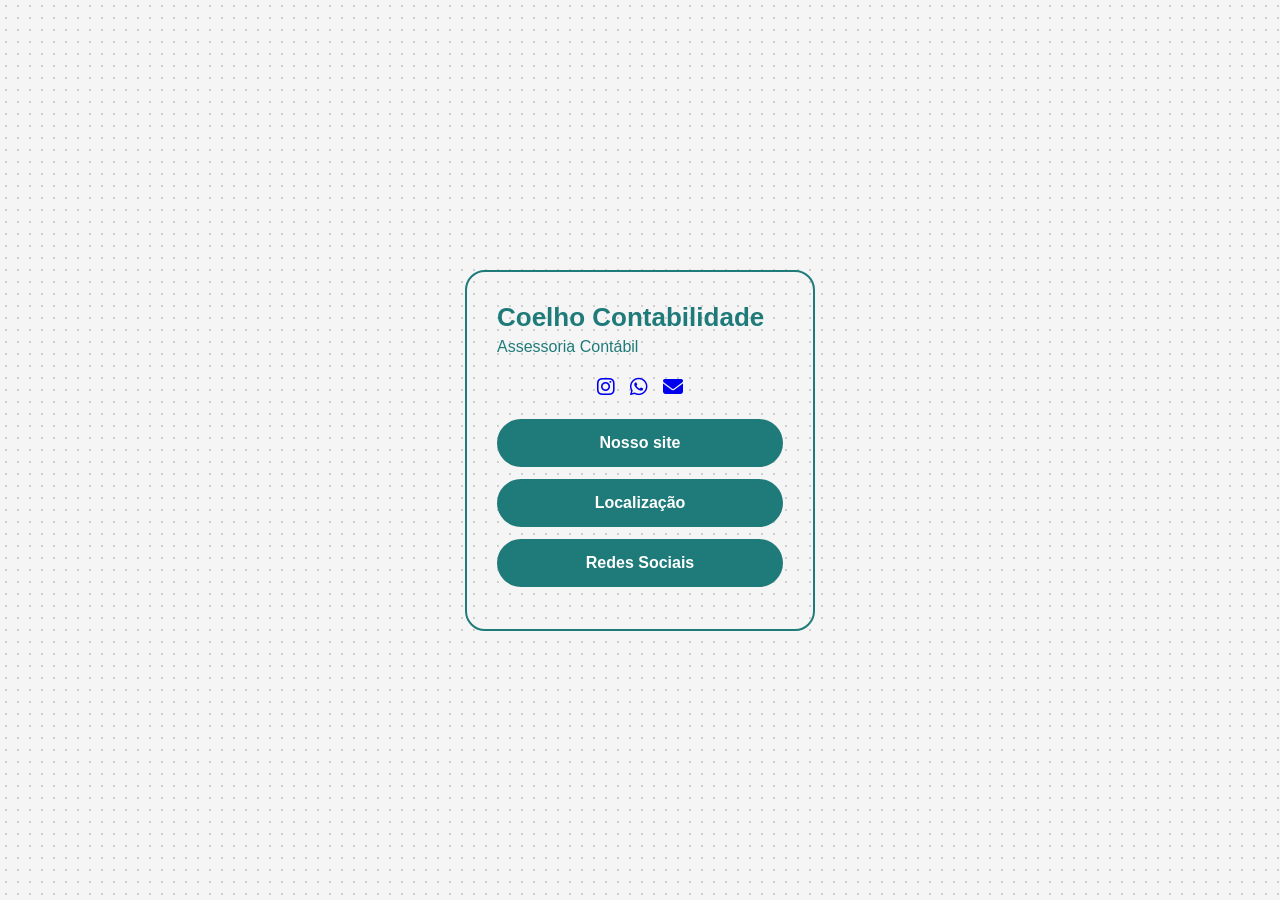
==== index.html @ 2154e4d8 "." ====
<!DOCTYPE html>
<html lang="pt-br">
<head>
<meta charset="UTF-8">
<meta name="viewport" content="width=device-width, initial-scale=1.0">
<title>Coelho Contabilidade</title>
<link rel="stylesheet" href="style.css">

<link href="https://cdnjs.cloudflare.com/ajax/libs/font-awesome/6.5.0/css/all.min.css" rel="stylesheet">
</head>

<body>
<div class="container-card">
<div class="card">

    <h1>Coelho Contabilidade</h1>
    <p>Assessoria Contábil</p>

    <div class="icons">
       <a href="https://wa.me/558688329073" target="_blank" rel="noopener noreferrer" aria-label="WhatsApp">
            <i class="fab fa-instagram"></i>
        </a>

        <a href="https://wa.me/558688329073" target="_blank" rel="noopener noreferrer">
            <i class="fab fa-whatsapp"></i>
        </a>

       <a href="mailto:Coelhocontab@gmail.com?subject=Contato%20pelo%20site">
    <i class="fas fa-envelope"></i>
</a>
    </div>

    <a href="site.html" class="btn" target="_blank">Nosso site</a>
    <a href="https://maps.app.goo.gl/NAeHqbSmS8kGqzEF8" class="btn"target="_blank">Localização</a>
    <a href="https://www.instagram.com/contacoelho/" class="btn"target="_blank">Redes Sociais</a>

</div>
</div>

</body>
</html>
---- style.css ----
:root {
    --principal: #1F7A7A;
    --secundaria: #3FA7A7;
    --terciaria: #3FA7A7;
    --cordefundo: #DCE3E5;
    --branco: #FFFFFF;
}

* {
    margin: 0;
    padding: 0;
    box-sizing: border-box;
    font-family: Arial, Helvetica, sans-serif;
}

body {
    font-family: Arial, sans-serif;
}

html {
    scroll-behavior: smooth;
}

.card {
    width: 350px;
    padding: 30px;
    border-radius: 20px;
    border: 2px solid var(--principal);
    background: transparent;
    text-align: center;
}

.container-card {
    background-color: #f5f5f5;
    background-image: radial-gradient(#cfcfcf 1px, transparent 1px);
    background-size: 12px 12px;
    height: 100vh;
    display: flex;
    justify-content: center;
    align-items: center;
}

.card h1 {
    color: var(--principal);
    font-size: 26px;
    margin-bottom: 5px;
    text-align: start;
}

.card p {
    color: var(--principal);
    margin-bottom: 20px;
    text-align: start;
    font-weight: 549;
}

.icons {
    display: flex;
    justify-content: center;
    gap: 15px;
    margin-bottom: 20px;
    color: var(--principal);
    font-size: 20px;
}

.icons a:hover {
    transform: scale(1.2);
    color: var(--secundaria);
}

.btn {
    display: block;
    background: #e0e0e0;
    padding: 15px;
    margin: 12px 0;
    border-radius: 25px;
    text-decoration: none;
    color: var(--branco);
    font-weight: bold;
    position: relative;
    transition: 0.3s;
    cursor: pointer;
    background: var(--principal);
}

.btn::after {
    content: "";
    position: absolute;
    top: 6px;
    right: -6px;
    width: 100%;
    height: 100%;
    border-radius: 25px;
    z-index: -1;
}

.btn:hover {
    transform: scale(1.09);
    color: var(--branco);
}

.topo {
    background: black;
    color: white;
    display: flex;
    justify-content: space-between;
    padding: 8px 40px;
    font-size: 14px;
}

header {
    display: flex;
    justify-content: space-between;
    align-items: center;
    padding: 15px 40px;
    background: #f5f5f5;
}

.logo {
    font-weight: bold;
    font-size: 18px;
}

nav a {
    margin: 0 10px;
    text-decoration: none;
    color: #000;
    transition: 0.3s;
}

nav a:hover {
    color: var(--secundaria);
    transform: scale(1.09);
}

.btn-header {
    background: var(--principal);
    color: var(--branco);
    padding: 10px 20px;
    border-radius: 8px;
    text-decoration: none;
    transition: 0.3s;
}

.btn-header:hover {
    transform: scale(1.09);
}

.hero {
    height: 80vh;
    background: url('https://images.unsplash.com/photo-1554224155-6726b3ff858f') center/cover;
    position: relative;
    display: flex;
    align-items: center;
}

.fundo {
    position: absolute;
    width: 100%;
    height: 100%;
    background: rgba(0, 0, 0, 0.4);
}

.texto {
    position: relative;
    color: var(--branco);
    padding-left: 60px;
    max-width: 600px;
}

.texto p {
    margin-bottom: 10px;
}

.texto h1 {
    font-size: 40px;
    margin-bottom: 20px;
}

.solucoes {
    padding: 80px 60px;
    background: #f7f7f7;
}

.solucoes-wrapper {
    display: flex;
    align-items: flex-start;
    justify-content: space-between;
    gap: 32px;
    flex-wrap: nowrap;
    font-weight: bold;
}

.solucoes-texto h1 {
    font-size: 40px;
    color: var(--secundaria);
    margin-bottom: 20px;
    font-weight: bold;
}

.solucoes-texto p {
    color: #555;
    line-height: 1.6;
}

.solucoes-texto {
    width: 40%;
}

.solucoes-cards {
    width: 60%;
    display: flex;
    gap: 20px;
}

.sol-card {
    position: relative;
    width: 200px;
    height: 320px;
    border-radius: 20px;
    overflow: hidden;
    background-size: cover;
    background-position: center;
    box-shadow: 0 10px 20px rgba(0, 0, 0, 0.15);
}

.sol-card:hover {
    transform: translateY(-8px);
}

.sol-overlay {
    position: absolute;
    inset: 0;
    background: linear-gradient(to bottom, rgba(0, 0, 0, 0.4) 0%, rgba(0, 0, 0, 0.2) 40%, rgba(255, 255, 255, 0.9) 80%, #ffffff 100%);
}

.sol-content {
    position: absolute;
    inset: 0;
    padding: 20px;
    display: flex;
    flex-direction: column;
    justify-content: space-between;
}

.sol-content h2 {
    color: var(--branco);
    font-size: 25px;
    margin-bottom: 10px;
    font-weight: bold;
}

.sol-content p {
    font-size: 12.1px;
    color: #000;
    font-weight: bold;
    line-height: 1.5;
}

.servicos {
    background: var(--secundaria);
    padding: 80px 20px;
    text-align: center;
}

.servicos-topo h1 {
    color: #fff;
    font-size: 42px;
    margin-bottom: 10px;
}

.servicos-topo p {
    color: #cfd6f0;
    margin-bottom: 50px;
}

.servicos-grid {
    display: grid;
    grid-template-columns: repeat(3, 1fr);
    gap: 25px;
    max-width: 1000px;
    margin: 0 auto;
    background: transparent;
}

.servico-card {
    background: #fff;
    padding: 30px 20px;
    border-radius: 20px;
    box-shadow: 0 10px 20px rgba(0, 0, 0, 0.2);
    transition: 0.3s;
}

.servico-card:hover {
    transform: translateY(-8px);
}

.servico-card i {
    font-size: 40px;
    color: var(--principal);
    margin-bottom: 15px;
}

.servico-card h3 {
    color: var(--secundaria);
    margin-bottom: 10px;
}

.servico-card p {
    font-size: 14px;
    color: #555;
}

.dados {
    background: linear-gradient(rgba(0, 0, 0, 0.352), rgba(0, 0, 0, 0.46)), url('https://images.unsplash.com/photo-1486406146926-c627a92ad1ab');
    background-size: cover;
    background-position: center;
    color: white;
    padding: 60px 20px;
}

.numero-dado ul {
    display: flex;
    justify-content: center;
    gap: 20px;
}

.numero-dado li {
    padding: 20px 30px;
    text-align: center;
    border-right: 1px solid rgba(255, 255, 255, 0.2);
    background: rgba(255, 255, 255, 0.05);
    border-radius: 10px;
    backdrop-filter: blur(5px);
}

.numero-dado strong {
    font-size: 36px;
    font-weight: bold;
    display: block;
    color: #ffffff;
    text-shadow: 0 2px 8px rgba(0, 0, 0, 0.6);
}

.numero-dado p {
    font-size: 15px;
    color: #e5e5e5;
}

.texto-dado h1 {
    font-size: 42px;
    text-align: center;
    color: #fff;
    text-shadow: 0 3px 10px rgba(0, 0, 0, 0.7);
}

.texto-dado span {
    color: #00c2ff;
}

.container-form {
    background: var(--principal);
}

.contato {
    max-width: 600px;
    margin: 0 auto;
    padding: 60px 20px;
    text-align: center;
    background: var(--secundaria);
}

.contato h2 {
    font-size: 28px;
    margin-bottom: 10px;
    color: #fff;
}

.contato p {
    color: #000;
    margin-bottom: 30px;
    font-weight: bold;
}

form {
    display: flex;
    flex-direction: column;
    gap: 15px;
}

input,
select {
    padding: 14px;
    border-radius: 8px;
    border: 1px solid #ddd;
    font-size: 15px;
}

input:focus,
select:focus {
    outline: none;
    border-color: #25D366;
}

button {
    padding: 16px;
    border: none;
    border-radius: 8px;
    background: #25D366;
    color: white;
    font-size: 16px;
    font-weight: bold;
    cursor: pointer;
}

button:hover {
    background: #1ebe5d;
    transition: 0.3s;
    transform: scale(1.03);
}

button:hover {
    background: #1ebe5d;
    transition: 0.3s;
    transform: scale(1.03);
}

@media (max-width: 768px) {
    .servicos-grid {
        grid-template-columns: 1fr;
    }

    .solucoes-wrapper {
        flex-direction: column;
    }

    .solucoes-texto,
    .solucoes-cards {
        width: 100%;
    }

    .texto {
        padding-left: 20px;
    }

    .texto h1 {
        font-size: 28px;
    }
}
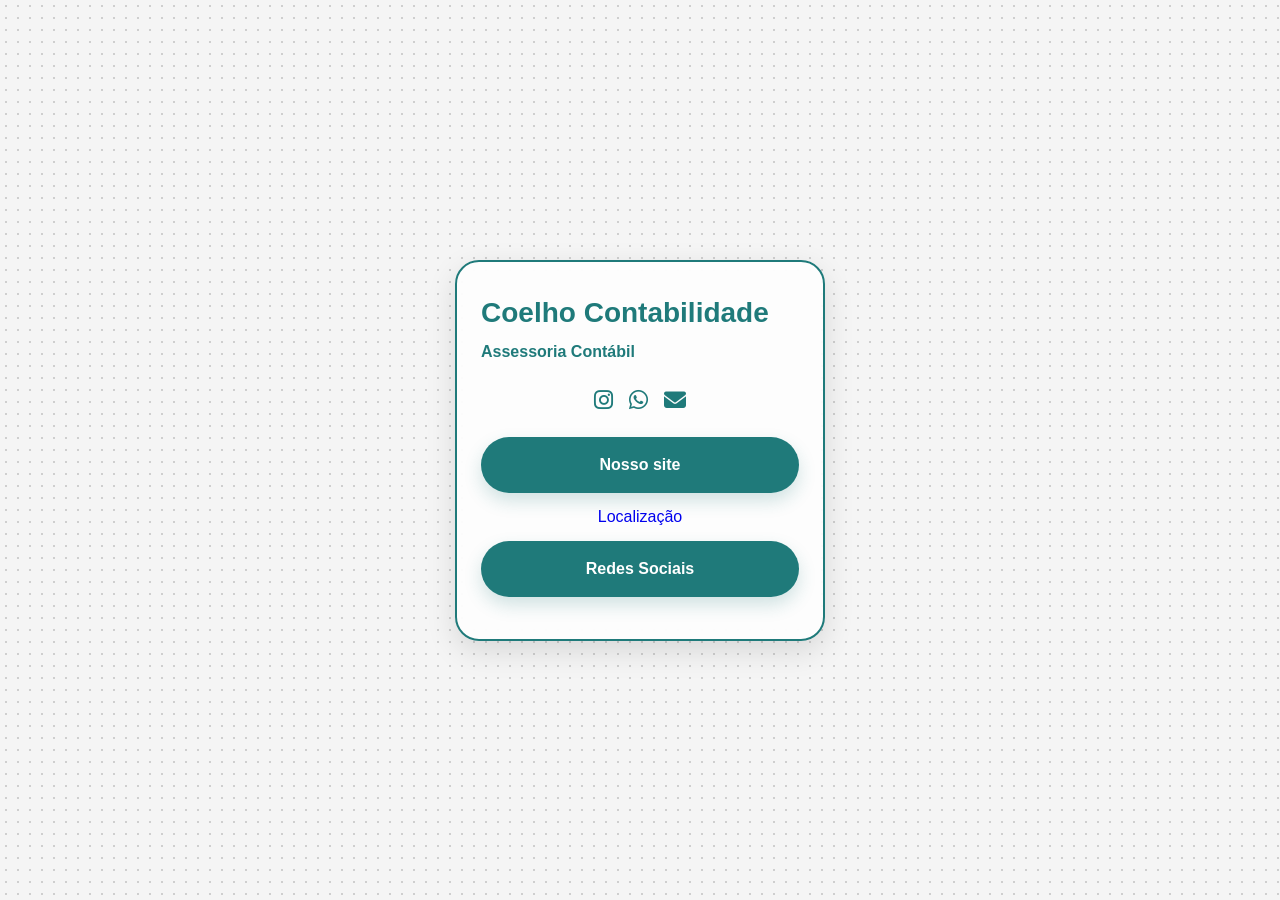
==== commit e06590f6: "ajeitando botoes" ====
--- a/index.html
+++ b/index.html
@@ -31,7 +31,9 @@
     </div>
 
     <a href="site.html" class="btn" target="_blank">Nosso site</a>
-    <a href="https://maps.app.goo.gl/NAeHqbSmS8kGqzEF8" class="btn"target="_blank">Localização</a>
+    <a href="https://www.google.com/maps/search/?api=1&query=R.+Enfermeira+Dijé,+Gurupi,+Teresina,+PI" target="_blank">
+    Localização
+</a>
     <a href="https://www.instagram.com/contacoelho/" class="btn"target="_blank">Redes Sociais</a>
 
 </div>
--- a/style.css
+++ b/style.css
@@ -4,240 +4,396 @@
     --terciaria: #3FA7A7;
     --cordefundo: #DCE3E5;
     --branco: #FFFFFF;
-}
-
+    --preto: #111111;
+    --cinza-texto: #555555;
+    --cinza-claro: #f5f5f5;
+    --sombra: 0 10px 30px rgba(0, 0, 0, 0.12);
+    --sombra-forte: 0 18px 40px rgba(0, 0, 0, 0.18);
+    --radius: 20px;
+    --transition: 0.35s ease;
+}
+
+/* RESET */
 * {
     margin: 0;
     padding: 0;
     box-sizing: border-box;
-    font-family: Arial, Helvetica, sans-serif;
-}
-
-body {
-    font-family: Arial, sans-serif;
 }
 
 html {
     scroll-behavior: smooth;
 }
 
-.card {
-    width: 350px;
-    padding: 30px;
-    border-radius: 20px;
-    border: 2px solid var(--principal);
-    background: transparent;
-    text-align: center;
-}
-
+html,
+body {
+    width: 100%;
+    max-width: 100%;
+    overflow-x: hidden;
+}
+
+body {
+    font-family: Arial, Helvetica, sans-serif;
+    background: var(--branco);
+    color: #222;
+    line-height: 1.5;
+}
+
+img,
+iframe,
+video {
+    max-width: 100%;
+    height: auto;
+    display: block;
+}
+
+a {
+    text-decoration: none;
+}
+
+ul {
+    list-style: none;
+}
+
+section,
+header,
+footer,
+main,
+nav,
+div {
+    max-width: 100%;
+}
+
+/* CONTAINER PADRÃO */
+.container {
+    width: min(1200px, calc(100% - 32px));
+    margin: 0 auto;
+}
+
+/* REVEAL ANIMATION */
+.reveal {
+    opacity: 0;
+    transform: translateY(45px);
+    transition: opacity 0.8s ease, transform 0.8s ease;
+    will-change: opacity, transform;
+}
+
+.reveal.active {
+    opacity: 1;
+    transform: translateY(0);
+}
+
+/* TOPO */
+.topo {
+    background: #000;
+    color: var(--branco);
+    padding: 10px 18px;
+    font-size: 14px;
+}
+
+.topo .container {
+    display: flex;
+    justify-content: space-between;
+    align-items: center;
+    gap: 16px;
+    flex-wrap: wrap;
+}
+
+.topo-info {
+    display: flex;
+    align-items: center;
+    gap: 18px;
+    flex-wrap: wrap;
+}
+
+.topo-info span,
+.topo-info a {
+    color: var(--branco);
+    white-space: nowrap;
+}
+
+/* HEADER */
+header {
+    background: var(--cinza-claro);
+    position: sticky;
+    top: 0;
+    z-index: 999;
+    box-shadow: 0 2px 12px rgba(0, 0, 0, 0.05);
+}
+
+.header-container {
+    width: min(1200px, calc(100% - 32px));
+    margin: 0 auto;
+    min-height: 88px;
+    display: flex;
+    justify-content: space-between;
+    align-items: center;
+    gap: 20px;
+}
+
+.logo {
+    font-size: 26px;
+    font-weight: 800;
+    color: #000;
+    letter-spacing: 0.5px;
+    text-align: center;
+    flex-shrink: 0;
+}
+
+nav {
+    display: flex;
+    align-items: center;
+    gap: 24px;
+    flex-wrap: wrap;
+    justify-content: center;
+}
+
+nav a {
+    color: #111;
+    font-size: 16px;
+    font-weight: 600;
+    transition: var(--transition);
+    position: relative;
+}
+
+nav a::after {
+    content: "";
+    position: absolute;
+    left: 0;
+    bottom: -5px;
+    width: 0;
+    height: 2px;
+    background: var(--principal);
+    transition: var(--transition);
+}
+
+nav a:hover {
+    color: var(--principal);
+}
+
+nav a:hover::after {
+    width: 100%;
+}
+
+.btn-header {
+    background: var(--principal);
+    color: var(--branco);
+    padding: 13px 24px;
+    border-radius: 12px;
+    font-weight: bold;
+    transition: var(--transition);
+    box-shadow: 0 8px 18px rgba(31, 122, 122, 0.2);
+    display: inline-flex;
+    align-items: center;
+    justify-content: center;
+    text-align: center;
+}
+
+.btn-header:hover {
+    transform: translateY(-3px);
+    background: #196767;
+}
+
+/* CARD INICIAL */
 .container-card {
+    min-height: 100vh;
+    display: flex;
+    justify-content: center;
+    align-items: center;
+    padding: 30px 16px;
     background-color: #f5f5f5;
     background-image: radial-gradient(#cfcfcf 1px, transparent 1px);
     background-size: 12px 12px;
-    height: 100vh;
-    display: flex;
-    justify-content: center;
-    align-items: center;
+}
+
+.card {
+    width: 100%;
+    max-width: 370px;
+    padding: 30px 24px;
+    border-radius: 24px;
+    border: 2px solid var(--principal);
+    background: rgba(255, 255, 255, 0.78);
+    backdrop-filter: blur(8px);
+    box-shadow: var(--sombra);
+    text-align: center;
 }
 
 .card h1 {
     color: var(--principal);
-    font-size: 26px;
-    margin-bottom: 5px;
-    text-align: start;
+    font-size: 28px;
+    margin-bottom: 6px;
+    text-align: left;
 }
 
 .card p {
     color: var(--principal);
     margin-bottom: 20px;
-    text-align: start;
-    font-weight: 549;
+    text-align: left;
+    font-weight: 600;
 }
 
 .icons {
     display: flex;
     justify-content: center;
-    gap: 15px;
+    align-items: center;
+    gap: 16px;
+    flex-wrap: wrap;
     margin-bottom: 20px;
+    font-size: 22px;
+}
+
+.icons a {
     color: var(--principal);
-    font-size: 20px;
+    transition: var(--transition);
 }
 
 .icons a:hover {
-    transform: scale(1.2);
     color: var(--secundaria);
+    transform: translateY(-3px) scale(1.08);
 }
 
 .btn {
     display: block;
-    background: #e0e0e0;
-    padding: 15px;
+    width: 100%;
+    padding: 16px 18px;
     margin: 12px 0;
-    border-radius: 25px;
-    text-decoration: none;
-    color: var(--branco);
-    font-weight: bold;
+    background: var(--principal);
+    color: var(--branco);
+    border-radius: 999px;
+    font-weight: 700;
+    text-align: center;
+    transition: var(--transition);
+    box-shadow: 0 8px 18px rgba(31, 122, 122, 0.2);
+}
+
+.btn:hover {
+    transform: translateY(-3px);
+    background: #196767;
+}
+
+/* HERO */
+.hero {
+    min-height: 88vh;
+    background: url('https://images.unsplash.com/photo-1554224155-6726b3ff858f') center/cover no-repeat;
     position: relative;
-    transition: 0.3s;
-    cursor: pointer;
-    background: var(--principal);
-}
-
-.btn::after {
-    content: "";
-    position: absolute;
-    top: 6px;
-    right: -6px;
-    width: 100%;
-    height: 100%;
-    border-radius: 25px;
-    z-index: -1;
-}
-
-.btn:hover {
-    transform: scale(1.09);
-    color: var(--branco);
-}
-
-.topo {
-    background: black;
-    color: white;
-    display: flex;
-    justify-content: space-between;
-    padding: 8px 40px;
-    font-size: 14px;
-}
-
-header {
-    display: flex;
-    justify-content: space-between;
+    display: flex;
     align-items: center;
-    padding: 15px 40px;
-    background: #f5f5f5;
-}
-
-.logo {
-    font-weight: bold;
-    font-size: 18px;
-}
-
-nav a {
-    margin: 0 10px;
-    text-decoration: none;
-    color: #000;
-    transition: 0.3s;
-}
-
-nav a:hover {
-    color: var(--secundaria);
-    transform: scale(1.09);
-}
-
-.btn-header {
-    background: var(--principal);
-    color: var(--branco);
-    padding: 10px 20px;
-    border-radius: 8px;
-    text-decoration: none;
-    transition: 0.3s;
-}
-
-.btn-header:hover {
-    transform: scale(1.09);
-}
-
-.hero {
-    height: 80vh;
-    background: url('https://images.unsplash.com/photo-1554224155-6726b3ff858f') center/cover;
-    position: relative;
-    display: flex;
-    align-items: center;
+    overflow: hidden;
 }
 
 .fundo {
     position: absolute;
-    width: 100%;
-    height: 100%;
-    background: rgba(0, 0, 0, 0.4);
+    inset: 0;
+    background: linear-gradient(rgba(0, 0, 0, 0.48), rgba(0, 0, 0, 0.38));
+}
+
+.hero .container {
+    position: relative;
+    z-index: 2;
 }
 
 .texto {
-    position: relative;
-    color: var(--branco);
-    padding-left: 60px;
-    max-width: 600px;
+    max-width: 700px;
+    color: var(--branco);
+    padding: 30px 0;
 }
 
 .texto p {
-    margin-bottom: 10px;
+    font-size: 18px;
+    margin-bottom: 14px;
+    letter-spacing: 1px;
+    text-transform: uppercase;
+    opacity: 0.95;
 }
 
 .texto h1 {
-    font-size: 40px;
-    margin-bottom: 20px;
-}
-
+    font-size: clamp(2.2rem, 5vw, 4.5rem);
+    line-height: 1.08;
+    margin-bottom: 24px;
+    text-shadow: 0 6px 16px rgba(0, 0, 0, 0.35);
+}
+
+.hero-botoes {
+    display: flex;
+    gap: 16px;
+    flex-wrap: wrap;
+}
+
+.hero-botoes .btn,
+.hero-botoes .btn-header {
+    width: auto;
+    min-width: 190px;
+    margin: 0;
+}
+
+/* SOLUÇÕES */
 .solucoes {
-    padding: 80px 60px;
-    background: #f7f7f7;
+    padding: 90px 0;
+    background: var(--branco);
 }
 
 .solucoes-wrapper {
     display: flex;
-    align-items: flex-start;
+    align-items: center;
     justify-content: space-between;
-    gap: 32px;
-    flex-wrap: nowrap;
-    font-weight: bold;
+    gap: 40px;
+}
+
+.solucoes-texto {
+    flex: 1 1 380px;
 }
 
 .solucoes-texto h1 {
-    font-size: 40px;
+    font-size: clamp(2rem, 4vw, 3rem);
     color: var(--secundaria);
     margin-bottom: 20px;
-    font-weight: bold;
+    line-height: 1.1;
 }
 
 .solucoes-texto p {
-    color: #555;
-    line-height: 1.6;
-}
-
-.solucoes-texto {
-    width: 40%;
+    color: var(--cinza-texto);
+    font-size: 17px;
+    line-height: 1.75;
 }
 
 .solucoes-cards {
-    width: 60%;
-    display: flex;
+    flex: 1 1 520px;
+    display: grid;
+    grid-template-columns: repeat(3, minmax(160px, 1fr));
     gap: 20px;
 }
 
 .sol-card {
+    min-height: 330px;
+    border-radius: 22px;
+    overflow: hidden;
     position: relative;
-    width: 200px;
-    height: 320px;
-    border-radius: 20px;
-    overflow: hidden;
     background-size: cover;
     background-position: center;
-    box-shadow: 0 10px 20px rgba(0, 0, 0, 0.15);
+    box-shadow: var(--sombra);
+    transition: var(--transition);
 }
 
 .sol-card:hover {
-    transform: translateY(-8px);
+    transform: translateY(-10px);
+    box-shadow: var(--sombra-forte);
 }
 
 .sol-overlay {
     position: absolute;
     inset: 0;
-    background: linear-gradient(to bottom, rgba(0, 0, 0, 0.4) 0%, rgba(0, 0, 0, 0.2) 40%, rgba(255, 255, 255, 0.9) 80%, #ffffff 100%);
+    background: linear-gradient(
+        to bottom,
+        rgba(0, 0, 0, 0.38) 0%,
+        rgba(0, 0, 0, 0.18) 40%,
+        rgba(255, 255, 255, 0.94) 82%,
+        #ffffff 100%
+    );
 }
 
 .sol-content {
     position: absolute;
     inset: 0;
-    padding: 20px;
+    padding: 22px 18px;
     display: flex;
     flex-direction: column;
     justify-content: space-between;
@@ -245,205 +401,430 @@
 
 .sol-content h2 {
     color: var(--branco);
-    font-size: 25px;
+    font-size: 26px;
+    font-weight: 800;
+    line-height: 1.1;
+}
+
+.sol-content p {
+    color: #222;
+    font-size: 13px;
+    font-weight: 700;
+    line-height: 1.6;
+}
+
+/* SERVIÇOS */
+.servicos {
+    background: linear-gradient(135deg, var(--principal), var(--secundaria));
+    padding: 90px 0;
+    text-align: center;
+}
+
+.servicos-topo {
+    margin-bottom: 45px;
+}
+
+.servicos-topo h1 {
+    color: var(--branco);
+    font-size: clamp(2rem, 4vw, 3rem);
     margin-bottom: 10px;
-    font-weight: bold;
-}
-
-.sol-content p {
-    font-size: 12.1px;
-    color: #000;
-    font-weight: bold;
-    line-height: 1.5;
-}
-
-.servicos {
-    background: var(--secundaria);
-    padding: 80px 20px;
-    text-align: center;
-}
-
-.servicos-topo h1 {
-    color: #fff;
-    font-size: 42px;
-    margin-bottom: 10px;
 }
 
 .servicos-topo p {
-    color: #cfd6f0;
-    margin-bottom: 50px;
+    color: #e8f7f7;
+    font-size: 17px;
 }
 
 .servicos-grid {
     display: grid;
     grid-template-columns: repeat(3, 1fr);
-    gap: 25px;
-    max-width: 1000px;
-    margin: 0 auto;
-    background: transparent;
+    gap: 24px;
 }
 
 .servico-card {
-    background: #fff;
-    padding: 30px 20px;
-    border-radius: 20px;
-    box-shadow: 0 10px 20px rgba(0, 0, 0, 0.2);
-    transition: 0.3s;
+    background: rgba(255, 255, 255, 0.98);
+    padding: 34px 24px;
+    border-radius: 22px;
+    box-shadow: var(--sombra);
+    transition: var(--transition);
+    text-align: center;
 }
 
 .servico-card:hover {
     transform: translateY(-8px);
+    box-shadow: var(--sombra-forte);
 }
 
 .servico-card i {
-    font-size: 40px;
+    font-size: 42px;
     color: var(--principal);
-    margin-bottom: 15px;
+    margin-bottom: 16px;
 }
 
 .servico-card h3 {
     color: var(--secundaria);
-    margin-bottom: 10px;
+    margin-bottom: 12px;
+    font-size: 22px;
 }
 
 .servico-card p {
-    font-size: 14px;
-    color: #555;
-}
-
+    color: var(--cinza-texto);
+    font-size: 15px;
+    line-height: 1.7;
+}
+
+/* DADOS */
 .dados {
-    background: linear-gradient(rgba(0, 0, 0, 0.352), rgba(0, 0, 0, 0.46)), url('https://images.unsplash.com/photo-1486406146926-c627a92ad1ab');
-    background-size: cover;
-    background-position: center;
-    color: white;
-    padding: 60px 20px;
-}
-
-.numero-dado ul {
-    display: flex;
-    justify-content: center;
-    gap: 20px;
-}
-
-.numero-dado li {
-    padding: 20px 30px;
-    text-align: center;
-    border-right: 1px solid rgba(255, 255, 255, 0.2);
-    background: rgba(255, 255, 255, 0.05);
-    border-radius: 10px;
-    backdrop-filter: blur(5px);
-}
-
-.numero-dado strong {
-    font-size: 36px;
-    font-weight: bold;
-    display: block;
-    color: #ffffff;
-    text-shadow: 0 2px 8px rgba(0, 0, 0, 0.6);
-}
-
-.numero-dado p {
-    font-size: 15px;
-    color: #e5e5e5;
+    padding: 90px 0;
+    background: linear-gradient(rgba(0, 0, 0, 0.38), rgba(0, 0, 0, 0.48)),
+        url('https://images.unsplash.com/photo-1486406146926-c627a92ad1ab') center/cover no-repeat;
+    color: var(--branco);
 }
 
 .texto-dado h1 {
-    font-size: 42px;
-    text-align: center;
-    color: #fff;
-    text-shadow: 0 3px 10px rgba(0, 0, 0, 0.7);
+    font-size: clamp(2.1rem, 5vw, 4rem);
+    line-height: 1.1;
+    text-align: center;
+    margin-bottom: 36px;
+    text-shadow: 0 4px 18px rgba(0, 0, 0, 0.5);
 }
 
 .texto-dado span {
     color: #00c2ff;
 }
 
+.numero-dado ul {
+    display: grid;
+    grid-template-columns: repeat(3, 1fr);
+    gap: 20px;
+}
+
+.numero-dado li {
+    padding: 28px 20px;
+    text-align: center;
+    border-radius: 22px;
+    background: rgba(255, 255, 255, 0.1);
+    backdrop-filter: blur(9px);
+    box-shadow: var(--sombra);
+}
+
+.numero-dado strong {
+    display: block;
+    font-size: clamp(2rem, 4vw, 3.6rem);
+    font-weight: 800;
+    color: #fff;
+    margin-bottom: 8px;
+    text-shadow: 0 2px 10px rgba(0, 0, 0, 0.45);
+}
+
+.numero-dado p {
+    color: #f0f0f0;
+    font-size: 16px;
+}
+
+/* FORM */
 .container-form {
     background: var(--principal);
+    padding: 90px 0;
 }
 
 .contato {
-    max-width: 600px;
+    width: min(700px, 100%);
     margin: 0 auto;
-    padding: 60px 20px;
-    text-align: center;
     background: var(--secundaria);
+    padding: 42px 24px;
+    border-radius: 24px;
+    box-shadow: var(--sombra-forte);
+    text-align: center;
 }
 
 .contato h2 {
-    font-size: 28px;
+    color: var(--branco);
+    font-size: 32px;
     margin-bottom: 10px;
-    color: #fff;
 }
 
 .contato p {
-    color: #000;
-    margin-bottom: 30px;
-    font-weight: bold;
+    color: #093131;
+    font-size: 16px;
+    font-weight: 700;
+    margin-bottom: 28px;
 }
 
 form {
     display: flex;
     flex-direction: column;
-    gap: 15px;
+    gap: 16px;
 }
 
 input,
-select {
-    padding: 14px;
-    border-radius: 8px;
-    border: 1px solid #ddd;
-    font-size: 15px;
+select,
+textarea {
+    width: 100%;
+    padding: 16px 16px;
+    border-radius: 12px;
+    border: 1px solid #d9d9d9;
+    font-size: 16px;
+    outline: none;
+    background: #fff;
+    transition: var(--transition);
+    resize: none;
 }
 
 input:focus,
-select:focus {
-    outline: none;
+select:focus,
+textarea:focus {
     border-color: #25D366;
+    box-shadow: 0 0 0 4px rgba(37, 211, 102, 0.12);
 }
 
 button {
+    width: 100%;
     padding: 16px;
     border: none;
-    border-radius: 8px;
+    border-radius: 12px;
     background: #25D366;
-    color: white;
-    font-size: 16px;
+    color: var(--branco);
+    font-size: 17px;
     font-weight: bold;
     cursor: pointer;
+    transition: var(--transition);
 }
 
 button:hover {
     background: #1ebe5d;
-    transition: 0.3s;
-    transform: scale(1.03);
-}
-
-button:hover {
-    background: #1ebe5d;
-    transition: 0.3s;
-    transform: scale(1.03);
-}
-
+    transform: translateY(-3px);
+}
+
+/* FOOTER OPCIONAL */
+footer {
+    background: #0d0d0d;
+    color: #d8d8d8;
+    padding: 26px 16px;
+    text-align: center;
+    font-size: 14px;
+}
+
+/* TABLET */
+@media (max-width: 1024px) {
+    .header-container {
+        min-height: auto;
+        padding: 18px 0;
+        flex-direction: column;
+    }
+
+    nav {
+        gap: 18px;
+    }
+
+    .solucoes-wrapper {
+        flex-direction: column;
+        text-align: center;
+    }
+
+    .solucoes-cards {
+        width: 100%;
+        grid-template-columns: repeat(2, 1fr);
+    }
+
+    .servicos-grid {
+        grid-template-columns: repeat(2, 1fr);
+    }
+
+    .numero-dado ul {
+        grid-template-columns: repeat(2, 1fr);
+    }
+
+    .texto {
+        max-width: 100%;
+        text-align: center;
+    }
+
+    .hero-botoes {
+        justify-content: center;
+    }
+}
+
+/* MOBILE */
 @media (max-width: 768px) {
+    .container,
+    .header-container {
+        width: min(100%, calc(100% - 24px));
+    }
+
+    .topo {
+        padding: 10px 0;
+    }
+
+    .topo .container {
+        justify-content: center;
+    }
+
+    .topo-info {
+        justify-content: center;
+        gap: 10px;
+    }
+
+    .header-container {
+        gap: 14px;
+        padding: 14px 0;
+    }
+
+    .logo {
+        font-size: 18px;
+        line-height: 1.2;
+    }
+
+    nav {
+        width: 100%;
+        flex-wrap: nowrap;
+        overflow-x: auto;
+        white-space: nowrap;
+        justify-content: flex-start;
+        gap: 16px;
+        padding-bottom: 4px;
+        scrollbar-width: none;
+    }
+
+    nav::-webkit-scrollbar {
+        display: none;
+    }
+
+    nav a {
+        flex: 0 0 auto;
+        font-size: 14px;
+    }
+
+    .btn-header {
+        width: 100%;
+        max-width: 280px;
+    }
+
+    .hero {
+        min-height: 76vh;
+    }
+
+    .texto {
+        padding: 18px 0;
+    }
+
+    .texto p {
+        font-size: 14px;
+    }
+
+    .texto h1 {
+        font-size: clamp(2rem, 8vw, 3rem);
+        margin-bottom: 20px;
+    }
+
+    .hero-botoes {
+        flex-direction: column;
+        align-items: center;
+    }
+
+    .hero-botoes .btn,
+    .hero-botoes .btn-header {
+        width: 100%;
+        max-width: 320px;
+    }
+
+    .solucoes,
+    .servicos,
+    .dados,
+    .container-form {
+        padding: 65px 0;
+    }
+
+    .solucoes-cards {
+        grid-template-columns: 1fr;
+    }
+
+    .sol-card {
+        min-height: 320px;
+    }
+
     .servicos-grid {
         grid-template-columns: 1fr;
     }
 
-    .solucoes-wrapper {
-        flex-direction: column;
-    }
-
-    .solucoes-texto,
-    .solucoes-cards {
-        width: 100%;
-    }
-
-    .texto {
-        padding-left: 20px;
-    }
-
-    .texto h1 {
+    .numero-dado ul {
+        grid-template-columns: 1fr;
+    }
+
+    .numero-dado li {
+        padding: 24px 16px;
+    }
+
+    .contato {
+        padding: 34px 16px;
+    }
+
+    .contato h2 {
         font-size: 28px;
     }
-}+
+    .contato p {
+        font-size: 15px;
+    }
+
+    .card {
+        padding: 26px 18px;
+    }
+
+    .card h1,
+    .card p {
+        text-align: center;
+    }
+}
+
+/* MOBILE PEQUENO */
+@media (max-width: 480px) {
+    .topo {
+        font-size: 12px;
+    }
+
+    .logo {
+        font-size: 16px;
+    }
+
+    nav {
+        gap: 12px;
+    }
+
+    nav a {
+        font-size: 13px;
+    }
+
+    .texto h1,
+    .texto-dado h1,
+    .solucoes-texto h1,
+    .servicos-topo h1 {
+        line-height: 1.15;
+    }
+
+    .servico-card {
+        padding: 28px 18px;
+    }
+
+    .numero-dado strong {
+        font-size: 2.2rem;
+    }
+
+    .contato h2 {
+        font-size: 24px;
+    }
+}
+
+.reveal {
+    opacity: 0;
+    transform: translateY(45px);
+    transition: opacity 0.8s ease, transform 0.8s ease;
+}
+
+.reveal.active {
+    opacity: 1;
+    transform: translateY(0);
+}
+
+
+
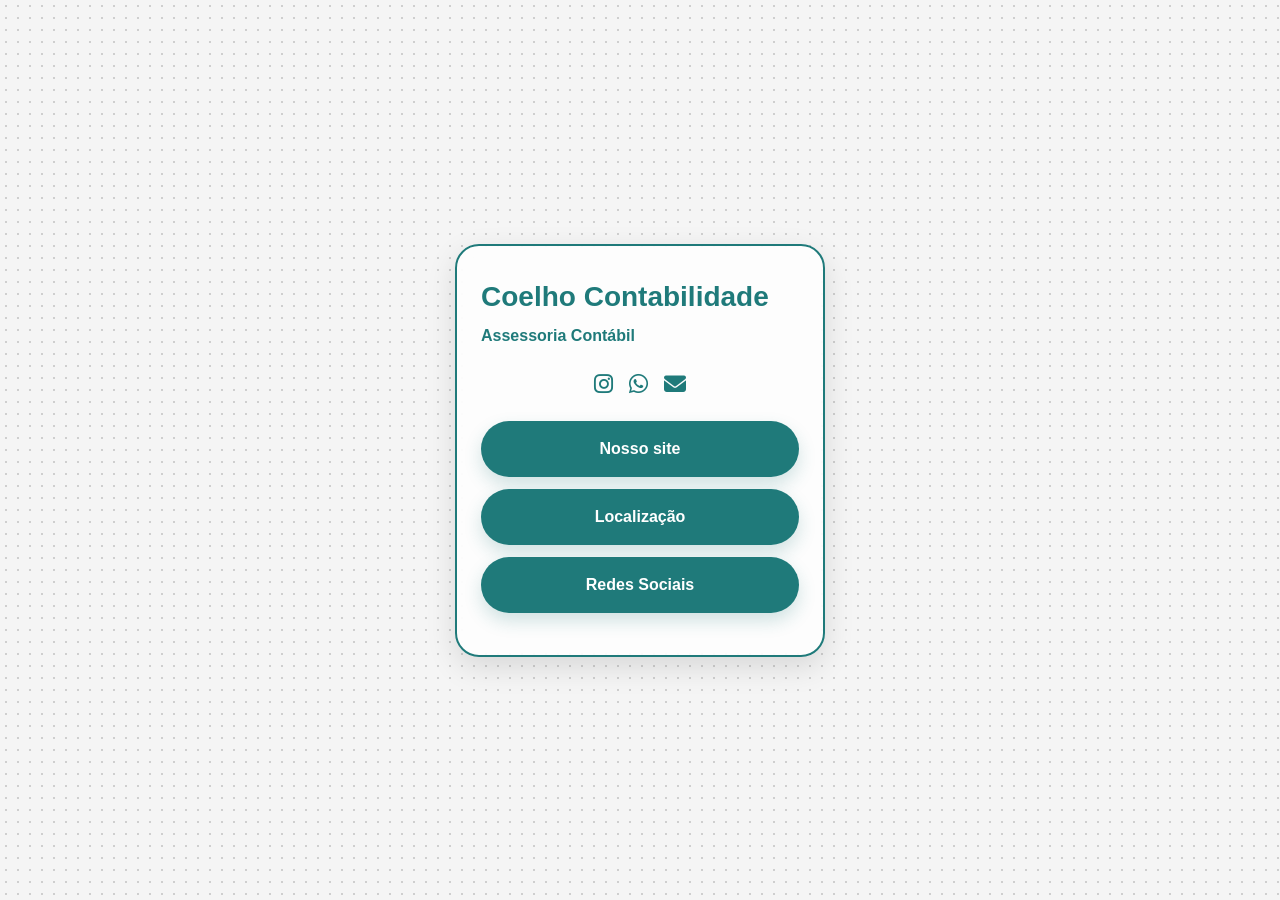
==== commit e140b052: "ajeitando loc" ====
--- a/index.html
+++ b/index.html
@@ -31,7 +31,8 @@
     </div>
 
     <a href="site.html" class="btn" target="_blank">Nosso site</a>
-    <a href="https://www.google.com/maps/search/?api=1&query=R.+Enfermeira+Dijé,+Gurupi,+Teresina,+PI" target="_blank">
+
+    <a href="https://www.google.com/maps/search/?api=1&query=R.+Enfermeira+Dijé,+Gurupi,+Teresina,+PI" target="_blank" class="btn">
     Localização
 </a>
     <a href="https://www.instagram.com/contacoelho/" class="btn"target="_blank">Redes Sociais</a>
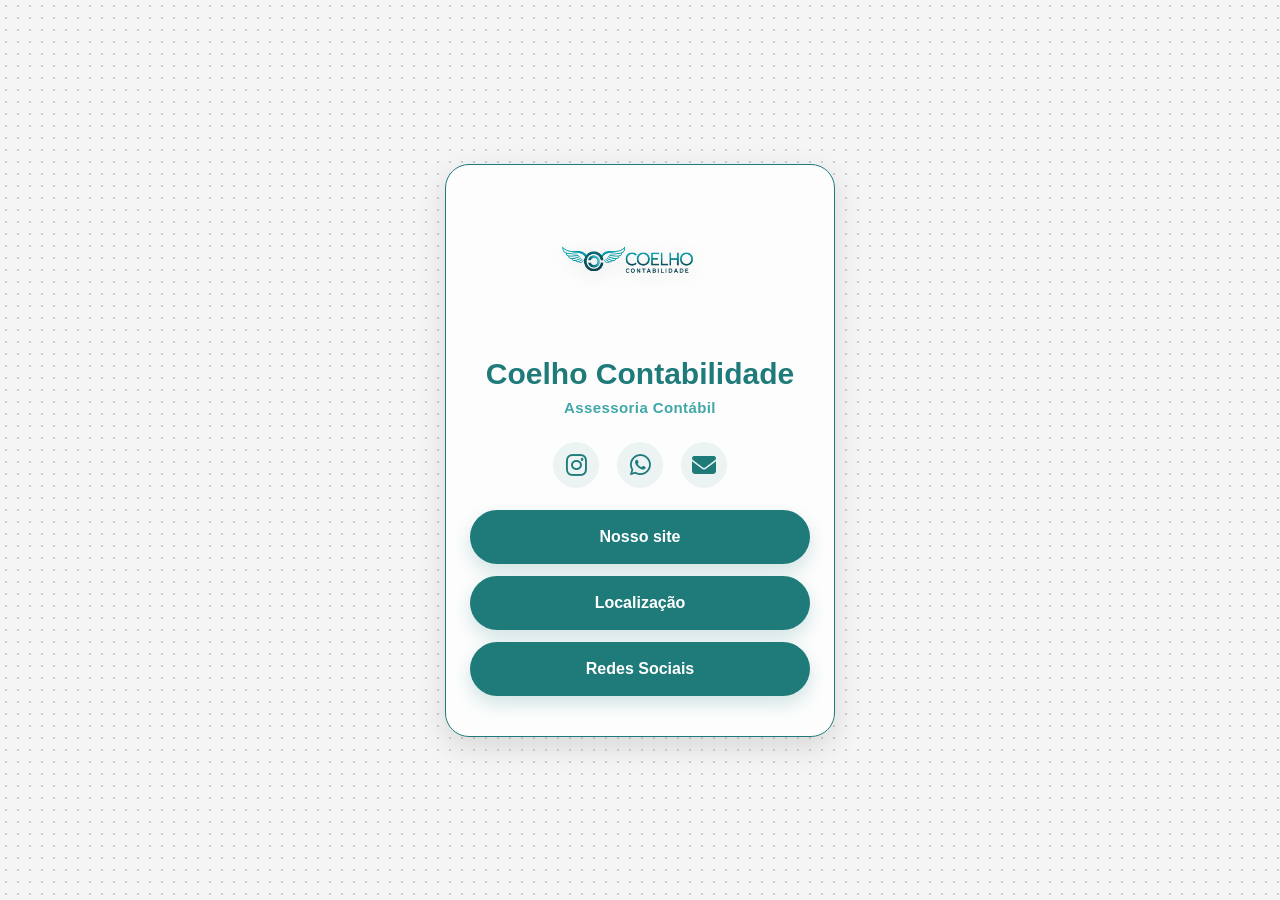
==== commit 5609a74f: "ajeitando primeira parte do site e site html" ====
--- a/index.html
+++ b/index.html
@@ -5,40 +5,45 @@
 <meta name="viewport" content="width=device-width, initial-scale=1.0">
 <title>Coelho Contabilidade</title>
 <link rel="stylesheet" href="style.css">
-
 <link href="https://cdnjs.cloudflare.com/ajax/libs/font-awesome/6.5.0/css/all.min.css" rel="stylesheet">
 </head>
 
 <body>
-<div class="container-card">
-<div class="card">
+    <div class="container-card">
+        <div class="card">
 
-    <h1>Coelho Contabilidade</h1>
-    <p>Assessoria Contábil</p>
+            <div class="card-logo">
+                <img src="img/LOGO COELHO.png" alt="Coelho Contabilidade">
+            </div>
 
-    <div class="icons">
-       <a href="https://wa.me/558688329073" target="_blank" rel="noopener noreferrer" aria-label="WhatsApp">
-            <i class="fab fa-instagram"></i>
-        </a>
+            <h1>Coelho Contabilidade</h1>
+            <p>Assessoria Contábil</p>
 
-        <a href="https://wa.me/558688329073" target="_blank" rel="noopener noreferrer">
-            <i class="fab fa-whatsapp"></i>
-        </a>
+            <div class="icons">
+                <a href="https://www.instagram.com/contacoelho/" target="_blank" rel="noopener noreferrer" aria-label="Instagram">
+                    <i class="fab fa-instagram"></i>
+                </a>
 
-       <a href="mailto:Coelhocontab@gmail.com?subject=Contato%20pelo%20site">
-    <i class="fas fa-envelope"></i>
-</a>
+                <a href="https://wa.me/558688329073" target="_blank" rel="noopener noreferrer" aria-label="WhatsApp">
+                    <i class="fab fa-whatsapp"></i>
+                </a>
+
+                <a href="mailto:Coelhocontab@gmail.com?subject=Contato%20pelo%20site" aria-label="E-mail">
+                    <i class="fas fa-envelope"></i>
+                </a>
+            </div>
+
+            <a href="site.html" class="btn" target="_blank">Nosso site</a>
+
+            <a href="https://www.google.com/maps/search/?api=1&query=R.+Enfermeira+Dijé,+Gurupi,+Teresina,+PI" target="_blank" class="btn">
+                Localização
+            </a>
+
+            <a href="https://www.instagram.com/contacoelho/" class="btn" target="_blank">
+                Redes Sociais
+            </a>
+
+        </div>
     </div>
-
-    <a href="site.html" class="btn" target="_blank">Nosso site</a>
-
-    <a href="https://www.google.com/maps/search/?api=1&query=R.+Enfermeira+Dijé,+Gurupi,+Teresina,+PI" target="_blank" class="btn">
-    Localização
-</a>
-    <a href="https://www.instagram.com/contacoelho/" class="btn"target="_blank">Redes Sociais</a>
-
-</div>
-</div>
-
 </body>
 </html>
--- a/style.css
+++ b/style.css
@@ -13,7 +13,7 @@
     --transition: 0.35s ease;
 }
 
-/* RESET */
+
 * {
     margin: 0;
     padding: 0;
@@ -63,13 +63,13 @@
     max-width: 100%;
 }
 
-/* CONTAINER PADRÃO */
+
 .container {
     width: min(1200px, calc(100% - 32px));
     margin: 0 auto;
 }
 
-/* REVEAL ANIMATION */
+
 .reveal {
     opacity: 0;
     transform: translateY(45px);
@@ -82,7 +82,7 @@
     transform: translateY(0);
 }
 
-/* TOPO */
+
 .topo {
     background: #000;
     color: var(--branco);
@@ -111,34 +111,47 @@
     white-space: nowrap;
 }
 
-/* HEADER */
+
 header {
-    background: var(--cinza-claro);
     position: sticky;
     top: 0;
     z-index: 999;
     box-shadow: 0 2px 12px rgba(0, 0, 0, 0.05);
+    background: #ffffff;
+    border-bottom: 1px solid #eee;
 }
 
 .header-container {
     width: min(1200px, calc(100% - 32px));
     margin: 0 auto;
-    min-height: 88px;
+    height: 96px;
     display: flex;
     justify-content: space-between;
     align-items: center;
     gap: 20px;
+    padding: 0 10px;
 }
 
 .logo {
-    font-size: 26px;
-    font-weight: 800;
-    color: #000;
-    letter-spacing: 0.5px;
-    text-align: center;
+    display: flex;
+    align-items: center;
     flex-shrink: 0;
 }
 
+.logo img {
+    height: 95px;
+    width: auto;
+    max-width: 320px;
+    display: block;
+    object-fit: contain;
+    filter: drop-shadow(0 3px 8px rgba(0,0,0,0.15));
+    transition: transform 0.3s ease;
+}
+
+.logo img:hover {
+    transform: scale(1.05);
+    filter: drop-shadow(0 6px 14px rgba(0,0,0,0.2));
+}
 nav {
     display: flex;
     align-items: center;
@@ -193,7 +206,6 @@
     background: #196767;
 }
 
-/* CARD INICIAL */
 .container-card {
     min-height: 100vh;
     display: flex;
@@ -207,54 +219,87 @@
 
 .card {
     width: 100%;
-    max-width: 370px;
-    padding: 30px 24px;
+    max-width: 390px;
+    padding: 34px 24px 28px;
     border-radius: 24px;
     border: 2px solid var(--principal);
-    background: rgba(255, 255, 255, 0.78);
+    background: rgba(255, 255, 255, 0.82);
     backdrop-filter: blur(8px);
     box-shadow: var(--sombra);
     text-align: center;
+     border: 1.5px solid var(--principal);
+}
+
+.card-logo {
+    display: flex;
+    justify-content: center;
+    align-items: center;
+    margin-bottom: 18px;
+}
+
+.card-logo img {
+    width: 100%;
+    max-width: 210px;
+    height: auto;
+    display: block;
+    object-fit: contain;
+    filter: drop-shadow(0 4px 10px rgba(0, 0, 0, 0.12));
+    transition: transform 0.3s ease, filter 0.3s ease;
+}
+
+.card-logo img:hover {
+    transform: scale(1.04);
 }
 
 .card h1 {
     color: var(--principal);
-    font-size: 28px;
+    font-size: 30px;
     margin-bottom: 6px;
-    text-align: left;
+    text-align: center;
+    line-height: 1.15;
 }
 
 .card p {
+    color: var(--secundaria);
+    margin-bottom: 22px;
+    text-align: center;
+    font-weight: 700;
+    font-size: 15px;
+    letter-spacing: 0.4px;
+}
+
+.icons {
+    display: flex;
+    justify-content: center;
+    align-items: center;
+    gap: 18px;
+    flex-wrap: wrap;
+    margin-bottom: 22px;
+    font-size: 24px;
+}
+
+.icons a {
+    width: 46px;
+    height: 46px;
+    border-radius: 50%;
+    display: flex;
+    align-items: center;
+    justify-content: center;
     color: var(--principal);
-    margin-bottom: 20px;
-    text-align: left;
-    font-weight: 600;
-}
-
-.icons {
-    display: flex;
-    justify-content: center;
-    align-items: center;
-    gap: 16px;
-    flex-wrap: wrap;
-    margin-bottom: 20px;
-    font-size: 22px;
-}
-
-.icons a {
-    color: var(--principal);
-    transition: var(--transition);
+    background: rgba(31, 122, 122, 0.08);
+    transition: 0.3s ease;
 }
 
 .icons a:hover {
-    color: var(--secundaria);
-    transform: translateY(-3px) scale(1.08);
+    color: var(--branco);
+    background: var(--principal);
+    transform: translateY(-3px) scale(1.06);
 }
 
 .btn {
     display: block;
     width: 100%;
-    padding: 16px 18px;
+    padding: 15px 18px;
     margin: 12px 0;
     background: var(--principal);
     color: var(--branco);
@@ -270,7 +315,7 @@
     background: #196767;
 }
 
-/* HERO */
+
 .hero {
     min-height: 88vh;
     background: url('https://images.unsplash.com/photo-1554224155-6726b3ff858f') center/cover no-repeat;
@@ -608,9 +653,14 @@
 /* TABLET */
 @media (max-width: 1024px) {
     .header-container {
-        min-height: auto;
-        padding: 18px 0;
-        flex-direction: column;
+        height: 82px;
+        padding: 0;
+        flex-direction: row;
+        justify-content: space-between;
+    }
+
+    .logo img {
+        height: 62px;
     }
 
     nav {
@@ -647,8 +697,7 @@
 
 /* MOBILE */
 @media (max-width: 768px) {
-    .container,
-    .header-container {
+    .container {
         width: min(100%, calc(100% - 24px));
     }
 
@@ -665,34 +714,43 @@
         gap: 10px;
     }
 
-    .header-container {
-        gap: 14px;
-        padding: 14px 0;
-    }
 
     .logo {
         font-size: 18px;
         line-height: 1.2;
     }
-
-    nav {
+    .header-container {
+        height: auto;
+        padding: 14px 0;
+        flex-direction: column;
+        justify-content: center;
+        align-items: center;
+        gap: 12px;
+    }
+     .logo img {
+        height: 82px;
+        max-width: 260px;
+    }
+
+       nav {
         width: 100%;
-        flex-wrap: nowrap;
-        overflow-x: auto;
-        white-space: nowrap;
-        justify-content: flex-start;
-        gap: 16px;
-        padding-bottom: 4px;
-        scrollbar-width: none;
+        display: flex;
+        justify-content: center;
+        align-items: center;
+        flex-wrap: wrap;
+        overflow-x: visible;
+        white-space: normal;
+        gap: 12px 18px;
+        padding-bottom: 0;
     }
 
     nav::-webkit-scrollbar {
         display: none;
     }
 
-    nav a {
+        nav a {
+        font-size: 14px;
         flex: 0 0 auto;
-        font-size: 14px;
     }
 
     .btn-header {
@@ -779,6 +837,31 @@
 
 /* MOBILE PEQUENO */
 @media (max-width: 480px) {
+     .card {
+        padding: 28px 18px 24px;
+    }
+
+    .card-logo img {
+        max-width: 180px;
+    }
+
+    .card h1 {
+        font-size: 25px;
+    }
+
+    .card p {
+        font-size: 14px;
+    }
+
+    .icons {
+        gap: 14px;
+        font-size: 21px;
+    }
+
+    .icons a {
+        width: 42px;
+        height: 42px;
+    }
     .topo {
         font-size: 12px;
     }
@@ -787,8 +870,13 @@
         font-size: 16px;
     }
 
+    .logo img {
+        height: 72px;
+        max-width: 220px;
+    }
+
     nav {
-        gap: 12px;
+        gap: 10px 14px;
     }
 
     nav a {
@@ -828,3 +916,5 @@
 
 
 
+
+
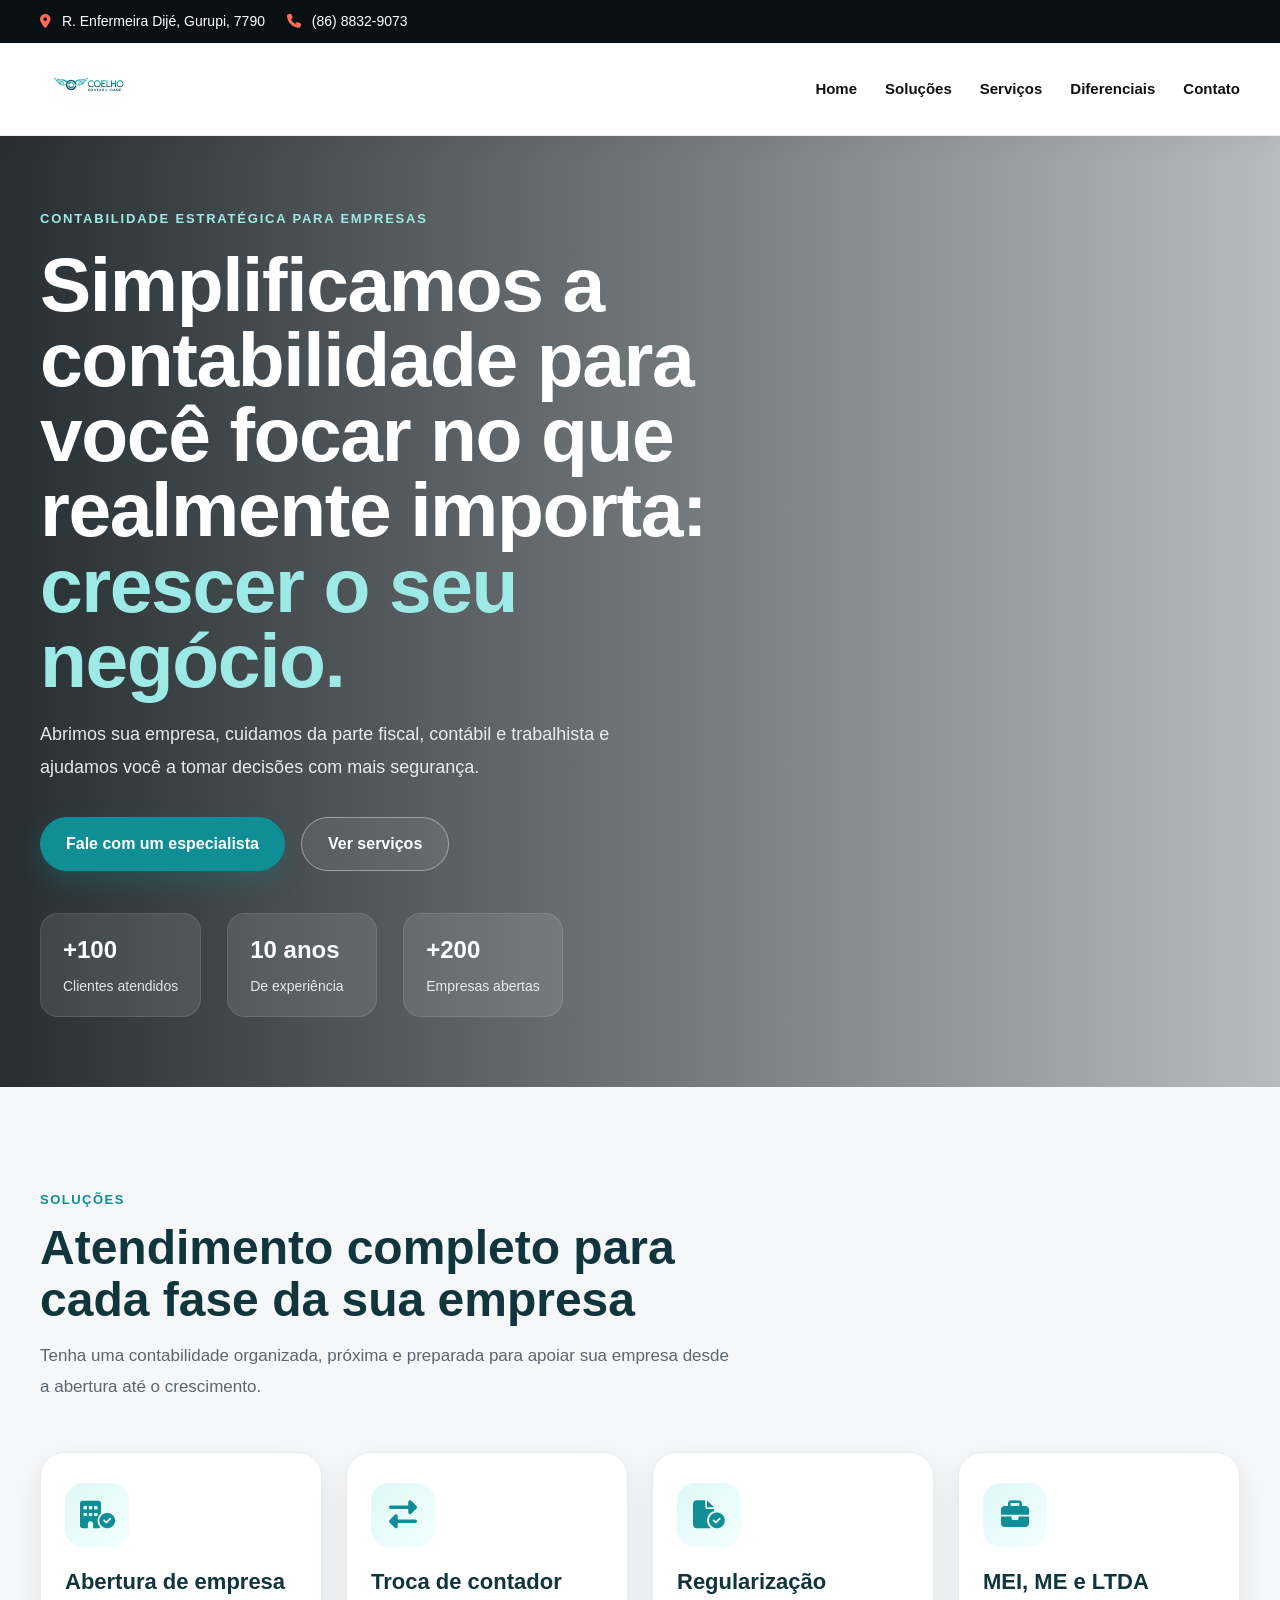
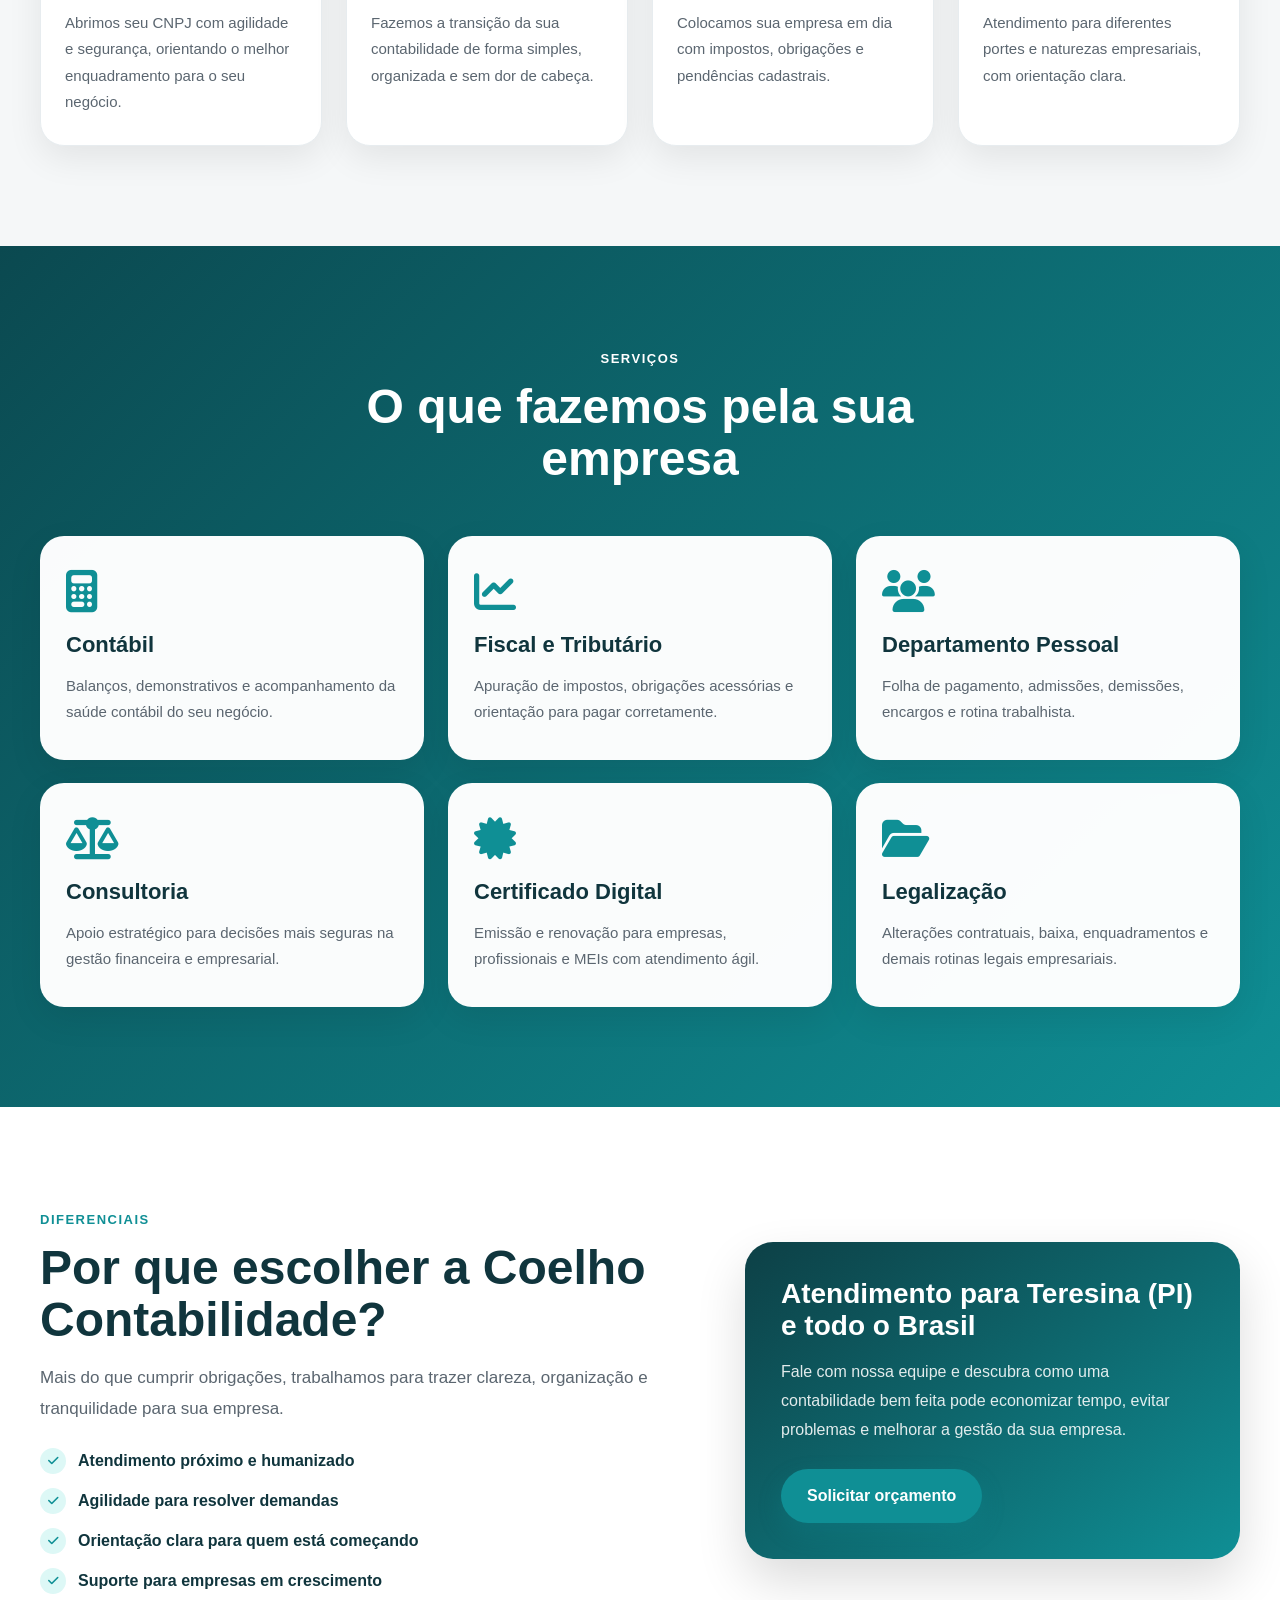
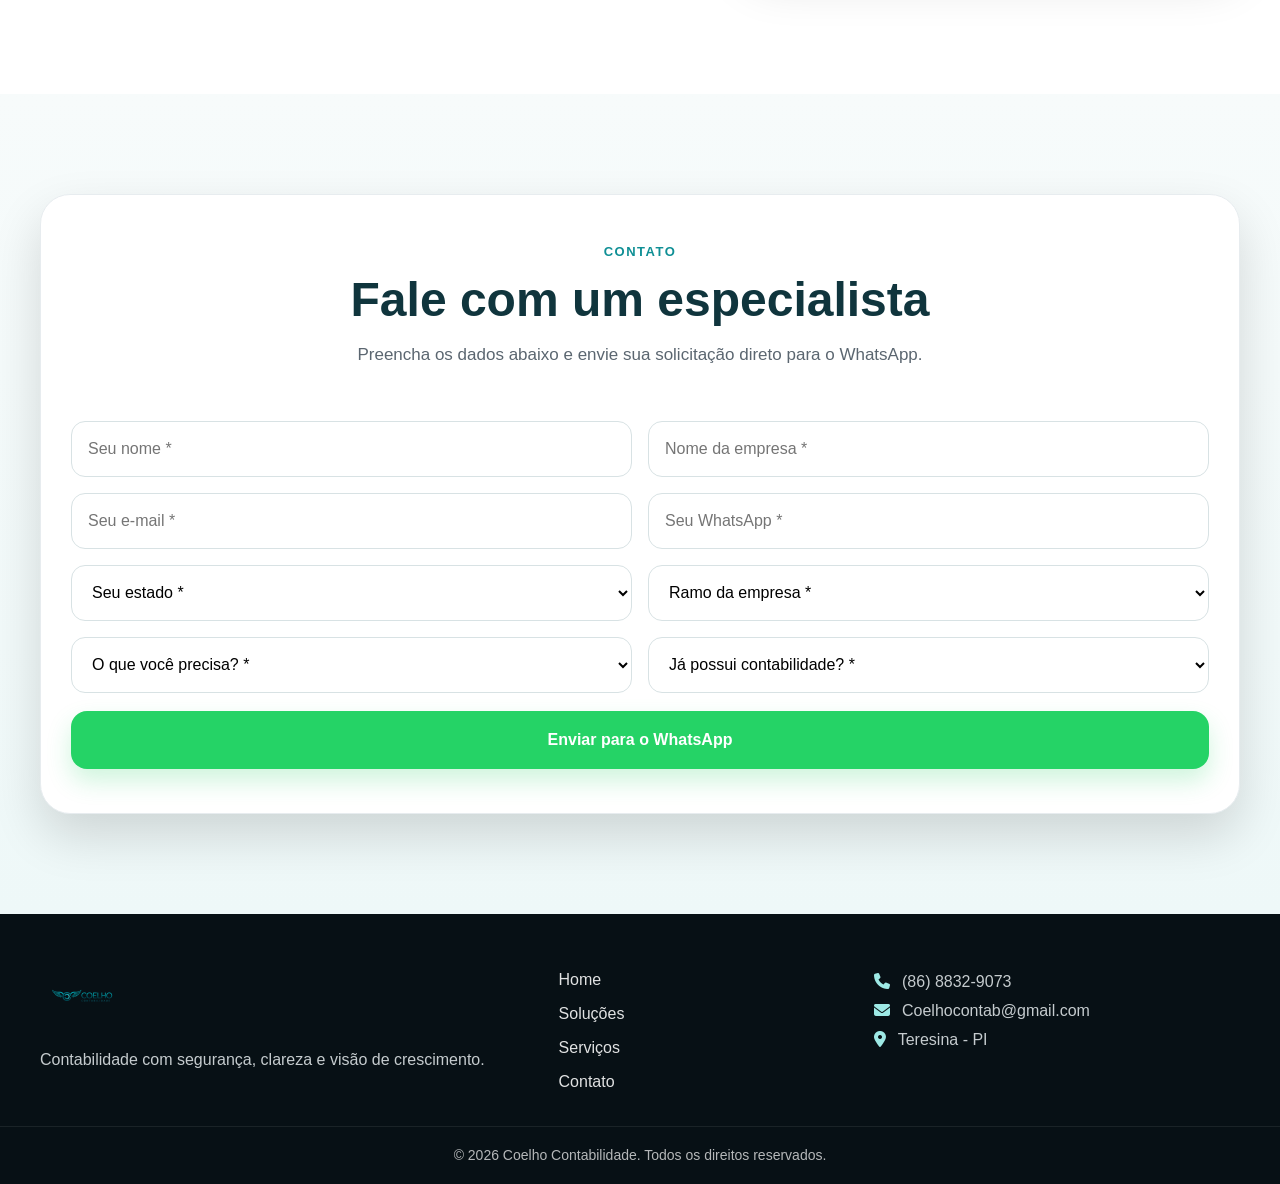
==== commit fca7e058: "ajeitando site por inteiro" ====
--- a/index.html
+++ b/index.html
@@ -1,49 +1,402 @@
 <!DOCTYPE html>
 <html lang="pt-br">
 <head>
-<meta charset="UTF-8">
-<meta name="viewport" content="width=device-width, initial-scale=1.0">
-<title>Coelho Contabilidade</title>
-<link rel="stylesheet" href="style.css">
-<link href="https://cdnjs.cloudflare.com/ajax/libs/font-awesome/6.5.0/css/all.min.css" rel="stylesheet">
+  <meta charset="UTF-8" />
+  <meta name="viewport" content="width=device-width, initial-scale=1.0" />
+  <title>Coelho Contabilidade</title>
+  <meta
+    name="description"
+    content="Coelho Contabilidade - Soluções contábeis completas para abrir empresa, trocar de contador, regularizar CNPJ e crescer com segurança."
+  />
+  <link rel="stylesheet" href="style.css" />
+  <link
+    rel="stylesheet"
+    href="https://cdnjs.cloudflare.com/ajax/libs/font-awesome/6.5.0/css/all.min.css"
+  />
 </head>
-
-<body>
-    <div class="container-card">
-        <div class="card">
-
-            <div class="card-logo">
-                <img src="img/LOGO COELHO.png" alt="Coelho Contabilidade">
-            </div>
-
-            <h1>Coelho Contabilidade</h1>
-            <p>Assessoria Contábil</p>
-
-            <div class="icons">
-                <a href="https://www.instagram.com/contacoelho/" target="_blank" rel="noopener noreferrer" aria-label="Instagram">
-                    <i class="fab fa-instagram"></i>
-                </a>
-
-                <a href="https://wa.me/558688329073" target="_blank" rel="noopener noreferrer" aria-label="WhatsApp">
-                    <i class="fab fa-whatsapp"></i>
-                </a>
-
-                <a href="mailto:Coelhocontab@gmail.com?subject=Contato%20pelo%20site" aria-label="E-mail">
-                    <i class="fas fa-envelope"></i>
-                </a>
-            </div>
-
-            <a href="site.html" class="btn" target="_blank">Nosso site</a>
-
-            <a href="https://www.google.com/maps/search/?api=1&query=R.+Enfermeira+Dijé,+Gurupi,+Teresina,+PI" target="_blank" class="btn">
-                Localização
-            </a>
-
-            <a href="https://www.instagram.com/contacoelho/" class="btn" target="_blank">
-                Redes Sociais
-            </a>
-
+<body id="topo">
+
+  <!-- TOPO -->
+  <div class="topbar">
+    <div class="container topbar-content">
+      <div class="topbar-info">
+        <span><i class="fa-solid fa-location-dot"></i> R. Enfermeira Dijé, Gurupi, 7790</span>
+        <span><i class="fa-solid fa-phone"></i> (86) 8832-9073</span>
+      </div>
+    </div>
+  </div>
+
+  <!-- HEADER -->
+  <header class="header">
+    <div class="container header-container">
+      <a href="#topo" class="logo" aria-label="Coelho Contabilidade">
+        <img src="img/LOGO COELHO.png" alt="Coelho Contabilidade" />
+      </a>
+
+      <button class="menu-toggle" aria-label="Abrir menu" aria-expanded="false">
+        <span></span>
+        <span></span>
+        <span></span>
+      </button>
+
+      <nav class="nav">
+        <a href="#topo">Home</a>
+        <a href="#solucoes">Soluções</a>
+        <a href="#servicos">Serviços</a>
+        <a href="#diferenciais">Diferenciais</a>
+        <a href="#contato">Contato</a>
+      </nav>
+    </div>
+  </header>
+
+  <!-- HERO -->
+  <section class="hero">
+    <div class="hero-overlay"></div>
+
+    <div class="container hero-content">
+      <div class="hero-text reveal">
+        <span class="hero-tag">CONTABILIDADE ESTRATÉGICA PARA EMPRESAS</span>
+        <h1>
+          Simplificamos a contabilidade para você focar no que realmente importa:
+          <span>crescer o seu negócio.</span>
+        </h1>
+        <p>
+          Abrimos sua empresa, cuidamos da parte fiscal, contábil e trabalhista
+          e ajudamos você a tomar decisões com mais segurança.
+        </p>
+
+        <div class="hero-buttons">
+          <a
+            href="https://wa.me/558688329073?text=Olá,%20vim%20pelo%20site%20e%20quero%20falar%20com%20um%20especialista."
+            class="btn btn-primary"
+            target="_blank"
+            rel="noopener noreferrer"
+          >
+            Fale com um especialista
+          </a>
+
+          <a href="#servicos" class="btn btn-secondary">
+            Ver serviços
+          </a>
         </div>
-    </div>
+
+        <div class="hero-numbers">
+          <div>
+            <strong>+100</strong>
+            <span>Clientes atendidos</span>
+          </div>
+          <div>
+            <strong>10 anos</strong>
+            <span>De experiência</span>
+          </div>
+          <div>
+            <strong>+200</strong>
+            <span>Empresas abertas</span>
+          </div>
+        </div>
+      </div>
+    </div>
+  </section>
+
+  <!-- SOLUÇÕES -->
+  <section class="section solutions" id="solucoes">
+    <div class="container">
+      <div class="section-heading reveal">
+        <span class="section-label">Soluções</span>
+        <h2>Atendimento completo para cada fase da sua empresa</h2>
+        <p>
+          Tenha uma contabilidade organizada, próxima e preparada para apoiar
+          sua empresa desde a abertura até o crescimento.
+        </p>
+      </div>
+
+      <div class="solutions-grid">
+        <article class="solution-card reveal">
+          <div class="icon-box"><i class="fa-solid fa-building-circle-check"></i></div>
+          <h3>Abertura de empresa</h3>
+          <p>
+            Abrimos seu CNPJ com agilidade e segurança, orientando o melhor enquadramento
+            para o seu negócio.
+          </p>
+        </article>
+
+        <article class="solution-card reveal">
+          <div class="icon-box"><i class="fa-solid fa-right-left"></i></div>
+          <h3>Troca de contador</h3>
+          <p>
+            Fazemos a transição da sua contabilidade de forma simples, organizada e sem dor de cabeça.
+          </p>
+        </article>
+
+        <article class="solution-card reveal">
+          <div class="icon-box"><i class="fa-solid fa-file-circle-check"></i></div>
+          <h3>Regularização</h3>
+          <p>
+            Colocamos sua empresa em dia com impostos, obrigações e pendências cadastrais.
+          </p>
+        </article>
+
+        <article class="solution-card reveal">
+          <div class="icon-box"><i class="fa-solid fa-briefcase"></i></div>
+          <h3>MEI, ME e LTDA</h3>
+          <p>
+            Atendimento para diferentes portes e naturezas empresariais, com orientação clara.
+          </p>
+        </article>
+      </div>
+    </div>
+  </section>
+
+  <!-- SERVIÇOS -->
+  <section class="section services" id="servicos">
+    <div class="container">
+      <div class="section-heading center reveal">
+        <span class="section-label">Serviços</span>
+        <h2>O que fazemos pela sua empresa</h2>
+      </div>
+
+      <div class="services-grid">
+        <article class="service-card reveal">
+          <i class="fa-solid fa-calculator"></i>
+          <h3>Contábil</h3>
+          <p>
+            Balanços, demonstrativos e acompanhamento da saúde contábil do seu negócio.
+          </p>
+        </article>
+
+        <article class="service-card reveal">
+          <i class="fa-solid fa-chart-line"></i>
+          <h3>Fiscal e Tributário</h3>
+          <p>
+            Apuração de impostos, obrigações acessórias e orientação para pagar corretamente.
+          </p>
+        </article>
+
+        <article class="service-card reveal">
+          <i class="fa-solid fa-users"></i>
+          <h3>Departamento Pessoal</h3>
+          <p>
+            Folha de pagamento, admissões, demissões, encargos e rotina trabalhista.
+          </p>
+        </article>
+
+        <article class="service-card reveal">
+          <i class="fa-solid fa-scale-balanced"></i>
+          <h3>Consultoria</h3>
+          <p>
+            Apoio estratégico para decisões mais seguras na gestão financeira e empresarial.
+          </p>
+        </article>
+
+        <article class="service-card reveal">
+          <i class="fa-solid fa-certificate"></i>
+          <h3>Certificado Digital</h3>
+          <p>
+            Emissão e renovação para empresas, profissionais e MEIs com atendimento ágil.
+          </p>
+        </article>
+
+        <article class="service-card reveal">
+          <i class="fa-solid fa-folder-open"></i>
+          <h3>Legalização</h3>
+          <p>
+            Alterações contratuais, baixa, enquadramentos e demais rotinas legais empresariais.
+          </p>
+        </article>
+      </div>
+    </div>
+  </section>
+
+  <!-- DIFERENCIAIS -->
+  <section class="section differentials" id="diferenciais">
+    <div class="container differentials-wrapper">
+      <div class="differentials-text reveal">
+        <span class="section-label">Diferenciais</span>
+        <h2>Por que escolher a Coelho Contabilidade?</h2>
+        <p>
+          Mais do que cumprir obrigações, trabalhamos para trazer clareza, organização
+          e tranquilidade para sua empresa.
+        </p>
+
+        <ul class="differentials-list">
+          <li><i class="fa-solid fa-check"></i> Atendimento próximo e humanizado</li>
+          <li><i class="fa-solid fa-check"></i> Agilidade para resolver demandas</li>
+          <li><i class="fa-solid fa-check"></i> Orientação clara para quem está começando</li>
+          <li><i class="fa-solid fa-check"></i> Suporte para empresas em crescimento</li>
+        </ul>
+      </div>
+
+      <div class="differentials-card reveal">
+        <h3>Atendimento para Teresina (PI) e todo o Brasil</h3>
+        <p>
+          Fale com nossa equipe e descubra como uma contabilidade bem feita pode
+          economizar tempo, evitar problemas e melhorar a gestão da sua empresa.
+        </p>
+        <a
+          href="https://wa.me/558688329073?text=Olá,%20quero%20um%20orçamento%20para%20contabilidade."
+          class="btn btn-primary"
+          target="_blank"
+          rel="noopener noreferrer"
+        >
+          Solicitar orçamento
+        </a>
+      </div>
+    </div>
+  </section>
+
+  <!-- CONTATO -->
+  <section class="section contact-section" id="contato">
+    <div class="container">
+      <div class="contact-box reveal">
+        <div class="section-heading center">
+          <span class="section-label">Contato</span>
+          <h2>Fale com um especialista</h2>
+          <p>
+            Preencha os dados abaixo e envie sua solicitação direto para o WhatsApp.
+          </p>
+        </div>
+
+        <form id="formWhats" class="contact-form">
+          <div class="form-grid">
+            <input type="text" id="nome" placeholder="Seu nome *" required />
+            <input type="text" id="empresa" placeholder="Nome da empresa *" required />
+            <input type="email" id="email" placeholder="Seu e-mail *" required />
+            <input type="tel" id="celular" placeholder="Seu WhatsApp *" required />
+            <select id="estado" required>
+              <option value="">Seu estado *</option>
+              <option>Piauí (PI)</option>
+              <option>Pernambuco (PE)</option>
+              <option>São Paulo (SP)</option>
+              <option>Outro</option>
+            </select>
+
+            <select id="area" required>
+              <option value="">Ramo da empresa *</option>
+              <option>Comércio</option>
+              <option>Prestação de Serviços</option>
+              <option>Indústria</option>
+              <option>MEI</option>
+              <option>Autônomo</option>
+            </select>
+
+            <select id="objetivo" required>
+              <option value="">O que você precisa? *</option>
+              <option>Abrir empresa</option>
+              <option>Trocar de contador</option>
+              <option>Regularizar empresa</option>
+              <option>Consultoria</option>
+            </select>
+
+            <select id="contabilidade" required>
+              <option value="">Já possui contabilidade? *</option>
+              <option>Sim</option>
+              <option>Não</option>
+            </select>
+          </div>
+
+          <button type="submit" class="btn-submit">
+            Enviar para o WhatsApp
+          </button>
+        </form>
+      </div>
+    </div>
+  </section>
+
+  <!-- FOOTER -->
+  <footer class="footer">
+    <div class="container footer-content">
+      <div>
+        <img src="img/LOGO COELHO.png" alt="Coelho Contabilidade" class="footer-logo" />
+        <p>Contabilidade com segurança, clareza e visão de crescimento.</p>
+      </div>
+
+      <div class="footer-links">
+        <a href="#topo">Home</a>
+        <a href="#solucoes">Soluções</a>
+        <a href="#servicos">Serviços</a>
+        <a href="#contato">Contato</a>
+      </div>
+
+      <div class="footer-contact">
+        <p><i class="fa-solid fa-phone"></i> (86) 8832-9073</p>
+        <p><i class="fa-solid fa-envelope"></i> Coelhocontab@gmail.com</p>
+        <p><i class="fa-solid fa-location-dot"></i> Teresina - PI</p>
+      </div>
+    </div>
+
+    <div class="footer-bottom">
+      <p>© 2026 Coelho Contabilidade. Todos os direitos reservados.</p>
+    </div>
+  </footer>
+
+  <script>
+    // MENU MOBILE
+    const menuToggle = document.querySelector('.menu-toggle');
+    const nav = document.querySelector('.nav');
+
+    menuToggle.addEventListener('click', () => {
+      nav.classList.toggle('active');
+      menuToggle.classList.toggle('active');
+      const expanded = menuToggle.classList.contains('active');
+      menuToggle.setAttribute('aria-expanded', expanded);
+    });
+
+    // FECHAR MENU AO CLICAR
+    document.querySelectorAll('.nav a').forEach(link => {
+      link.addEventListener('click', () => {
+        nav.classList.remove('active');
+        menuToggle.classList.remove('active');
+        menuToggle.setAttribute('aria-expanded', 'false');
+      });
+    });
+
+    // FORM PARA WHATSAPP
+    document.getElementById("formWhats").addEventListener("submit", function (e) {
+      e.preventDefault();
+
+      const nome = document.getElementById("nome").value;
+      const empresa = document.getElementById("empresa").value;
+      const email = document.getElementById("email").value;
+      const celular = document.getElementById("celular").value;
+      const estado = document.getElementById("estado").value;
+      const area = document.getElementById("area").value;
+      const objetivo = document.getElementById("objetivo").value;
+      const contabilidade = document.getElementById("contabilidade").value;
+
+      const mensagem = `Olá! Gostaria de atendimento contábil:
+
+Nome: ${nome}
+Empresa: ${empresa}
+Email: ${email}
+WhatsApp: ${celular}
+Estado: ${estado}
+Ramo: ${area}
+Objetivo: ${objetivo}
+Já possui contador: ${contabilidade}`;
+
+      const numero = "558688329073";
+      const url = `https://wa.me/${numero}?text=${encodeURIComponent(mensagem)}`;
+      window.open(url, "_blank");
+    });
+
+    // REVEAL
+    const reveals = document.querySelectorAll(".reveal");
+
+    function revealOnScroll() {
+      const windowHeight = window.innerHeight;
+
+      reveals.forEach((item) => {
+        const top = item.getBoundingClientRect().top;
+        const visiblePoint = 100;
+
+        if (top < windowHeight - visiblePoint) {
+          item.classList.add("active");
+        }
+      });
+    }
+
+    revealOnScroll();
+    window.addEventListener("scroll", revealOnScroll);
+  </script>
 </body>
 </html>
--- a/style.css
+++ b/style.css
@@ -1,920 +1,809 @@
 :root {
-    --principal: #1F7A7A;
-    --secundaria: #3FA7A7;
-    --terciaria: #3FA7A7;
-    --cordefundo: #DCE3E5;
-    --branco: #FFFFFF;
-    --preto: #111111;
-    --cinza-texto: #555555;
-    --cinza-claro: #f5f5f5;
-    --sombra: 0 10px 30px rgba(0, 0, 0, 0.12);
-    --sombra-forte: 0 18px 40px rgba(0, 0, 0, 0.18);
-    --radius: 20px;
-    --transition: 0.35s ease;
-}
-
+  --principal: #0f8f95;
+  --principal-escuro: #0a5f67;
+  --secundaria: #10353d;
+  --terciaria: #eaf7f7;
+  --branco: #ffffff;
+  --preto: #111111;
+  --cinza-texto: #5b6670;
+  --cinza-claro: #f5f7f8;
+  --borda: #e7ecef;
+  --sombra: 0 12px 35px rgba(0, 0, 0, 0.08);
+  --sombra-forte: 0 22px 50px rgba(0, 0, 0, 0.14);
+  --radius: 24px;
+  --transition: 0.35s ease;
+}
 
 * {
-    margin: 0;
-    padding: 0;
-    box-sizing: border-box;
+  margin: 0;
+  padding: 0;
+  box-sizing: border-box;
 }
 
 html {
-    scroll-behavior: smooth;
+  scroll-behavior: smooth;
 }
 
 html,
 body {
-    width: 100%;
-    max-width: 100%;
-    overflow-x: hidden;
+  width: 100%;
+  overflow-x: hidden;
 }
 
 body {
-    font-family: Arial, Helvetica, sans-serif;
-    background: var(--branco);
-    color: #222;
-    line-height: 1.5;
+  font-family: Arial, Helvetica, sans-serif;
+  color: #222;
+  background: var(--branco);
+  line-height: 1.5;
 }
 
 img,
 iframe,
 video {
-    max-width: 100%;
-    height: auto;
+  max-width: 100%;
+  display: block;
+}
+
+a {
+  text-decoration: none;
+}
+
+button,
+input,
+select {
+  font: inherit;
+}
+
+ul {
+  list-style: none;
+}
+
+.container {
+  width: min(1200px, calc(100% - 32px));
+  margin: 0 auto;
+}
+
+.section {
+  padding: 100px 0;
+}
+
+.section-heading {
+  max-width: 700px;
+  margin-bottom: 50px;
+}
+
+.section-heading.center {
+  text-align: center;
+  margin-left: auto;
+  margin-right: auto;
+}
+
+.section-label {
+  display: inline-block;
+  margin-bottom: 12px;
+  color: var(--principal);
+  font-weight: 800;
+  letter-spacing: 1.5px;
+  text-transform: uppercase;
+  font-size: 13px;
+}
+
+.section-heading h2 {
+  font-size: clamp(2rem, 4vw, 3rem);
+  line-height: 1.1;
+  color: var(--secundaria);
+  margin-bottom: 14px;
+}
+
+.section-heading p {
+  color: var(--cinza-texto);
+  font-size: 17px;
+  line-height: 1.8;
+}
+
+.btn {
+  display: inline-flex;
+  align-items: center;
+  justify-content: center;
+  min-height: 54px;
+  padding: 0 26px;
+  border-radius: 999px;
+  font-weight: 700;
+  transition: var(--transition);
+}
+
+.btn-primary {
+  background: var(--principal);
+  color: var(--branco);
+  box-shadow: 0 10px 24px rgba(15, 143, 149, 0.22);
+}
+
+.btn-primary:hover {
+  transform: translateY(-3px);
+  background: var(--principal-escuro);
+}
+
+.btn-secondary {
+  border: 1.5px solid rgba(255, 255, 255, 0.4);
+  color: var(--branco);
+  background: rgba(255, 255, 255, 0.08);
+  backdrop-filter: blur(6px);
+}
+
+.btn-secondary:hover {
+  transform: translateY(-3px);
+  background: rgba(255, 255, 255, 0.16);
+}
+
+/* TOPO */
+.topbar {
+  background: #081014;
+  color: var(--branco);
+  padding: 11px 0;
+}
+
+.topbar-content {
+  display: flex;
+  justify-content: space-between;
+  align-items: center;
+}
+
+.topbar-info {
+  display: flex;
+  gap: 22px;
+  flex-wrap: wrap;
+  font-size: 14px;
+}
+
+.topbar-info i {
+  color: #ff6b57;
+  margin-right: 7px;
+}
+
+/* HEADER */
+.header {
+  position: sticky;
+  top: 0;
+  z-index: 999;
+  background: rgba(255, 255, 255, 0.96);
+  backdrop-filter: blur(14px);
+  border-bottom: 1px solid var(--borda);
+  box-shadow: 0 8px 24px rgba(0, 0, 0, 0.04);
+}
+
+.header-container {
+  min-height: 92px;
+  display: flex;
+  align-items: center;
+  justify-content: space-between;
+  gap: 24px;
+}
+
+.logo img {
+  height: 74px;
+  width: auto;
+  object-fit: contain;
+  filter: drop-shadow(0 4px 10px rgba(0, 0, 0, 0.09));
+  transition: transform 0.25s ease, filter 0.25s ease;
+}
+
+.logo img:hover {
+  transform: scale(1.03);
+  filter: drop-shadow(0 8px 18px rgba(0, 0, 0, 0.14));
+}
+
+.nav {
+  display: flex;
+  align-items: center;
+  gap: 28px;
+}
+
+.nav a {
+  color: var(--preto);
+  font-size: 15px;
+  font-weight: 700;
+  position: relative;
+  transition: var(--transition);
+}
+
+.nav a::after {
+  content: "";
+  position: absolute;
+  left: 0;
+  bottom: -7px;
+  width: 0;
+  height: 2px;
+  background: var(--principal);
+  transition: var(--transition);
+}
+
+.nav a:hover {
+  color: var(--principal);
+}
+
+.nav a:hover::after {
+  width: 100%;
+}
+
+.menu-toggle {
+  display: none;
+  width: 48px;
+  height: 48px;
+  border: none;
+  background: transparent;
+  cursor: pointer;
+}
+
+.menu-toggle span {
+  display: block;
+  width: 26px;
+  height: 2.5px;
+  background: var(--secundaria);
+  margin: 5px auto;
+  border-radius: 999px;
+  transition: 0.3s ease;
+}
+
+.menu-toggle.active span:nth-child(1) {
+  transform: translateY(7.5px) rotate(45deg);
+}
+
+.menu-toggle.active span:nth-child(2) {
+  opacity: 0;
+}
+
+.menu-toggle.active span:nth-child(3) {
+  transform: translateY(-7.5px) rotate(-45deg);
+}
+
+/* HERO */
+.hero {
+  min-height: calc(100vh - 140px);
+  position: relative;
+  display: flex;
+  align-items: center;
+  background: url('https://images.unsplash.com/photo-1554224155-6726b3ff858f') center/cover no-repeat;
+  overflow: hidden;
+}
+
+.hero-overlay {
+  position: absolute;
+  inset: 0;
+  background:
+    linear-gradient(90deg, rgba(3, 12, 17, 0.86) 0%, rgba(3, 12, 17, 0.60) 45%, rgba(3, 12, 17, 0.28) 100%);
+}
+
+.hero-content {
+  position: relative;
+  z-index: 2;
+}
+
+.hero-text {
+  max-width: 760px;
+  color: var(--branco);
+  padding: 70px 0;
+}
+
+.hero-tag {
+  display: inline-block;
+  margin-bottom: 18px;
+  font-size: 13px;
+  font-weight: 800;
+  letter-spacing: 1.8px;
+  color: #9de9e5;
+  text-transform: uppercase;
+}
+
+.hero-text h1 {
+  font-size: clamp(2.6rem, 6vw, 5.4rem);
+  line-height: 0.98;
+  margin-bottom: 20px;
+  letter-spacing: -1.4px;
+}
+
+.hero-text h1 span {
+  color: #9de9e5;
+}
+
+.hero-text p {
+  max-width: 620px;
+  font-size: 18px;
+  line-height: 1.85;
+  color: rgba(255, 255, 255, 0.88);
+  margin-bottom: 32px;
+}
+
+.hero-buttons {
+  display: flex;
+  gap: 16px;
+  flex-wrap: wrap;
+  margin-bottom: 42px;
+}
+
+.hero-numbers {
+  display: flex;
+  gap: 26px;
+  flex-wrap: wrap;
+}
+
+.hero-numbers div {
+  min-width: 150px;
+  padding: 18px 22px;
+  border-radius: 18px;
+  background: rgba(255, 255, 255, 0.10);
+  border: 1px solid rgba(255, 255, 255, 0.10);
+  backdrop-filter: blur(8px);
+}
+
+.hero-numbers strong {
+  display: block;
+  font-size: 1.5rem;
+  margin-bottom: 6px;
+}
+
+.hero-numbers span {
+  color: rgba(255, 255, 255, 0.85);
+  font-size: 14px;
+}
+
+/* SOLUTIONS */
+.solutions {
+  background: var(--cinza-claro);
+}
+
+.solutions-grid {
+  display: grid;
+  grid-template-columns: repeat(4, 1fr);
+  gap: 24px;
+}
+
+.solution-card {
+  background: var(--branco);
+  border-radius: var(--radius);
+  padding: 30px 24px;
+  box-shadow: var(--sombra);
+  transition: var(--transition);
+  border: 1px solid var(--borda);
+}
+
+.solution-card:hover {
+  transform: translateY(-8px);
+  box-shadow: var(--sombra-forte);
+}
+
+.icon-box {
+  width: 64px;
+  height: 64px;
+  border-radius: 18px;
+  display: flex;
+  align-items: center;
+  justify-content: center;
+  background: linear-gradient(135deg, #dff8f6, #f3ffff);
+  color: var(--principal);
+  font-size: 28px;
+  margin-bottom: 18px;
+}
+
+.solution-card h3 {
+  color: var(--secundaria);
+  font-size: 22px;
+  margin-bottom: 12px;
+}
+
+.solution-card p {
+  color: var(--cinza-texto);
+  line-height: 1.75;
+  font-size: 15px;
+}
+
+/* SERVICES */
+.services {
+  background: linear-gradient(135deg, #0b4950, #0f8f95);
+}
+
+.services .section-label,
+.services .section-heading h2 {
+  color: var(--branco);
+}
+
+.services-grid {
+  display: grid;
+  grid-template-columns: repeat(3, 1fr);
+  gap: 24px;
+}
+
+.service-card {
+  background: rgba(255, 255, 255, 0.98);
+  border-radius: 24px;
+  padding: 34px 26px;
+  box-shadow: var(--sombra);
+  transition: var(--transition);
+}
+
+.service-card:hover {
+  transform: translateY(-8px);
+  box-shadow: var(--sombra-forte);
+}
+
+.service-card i {
+  font-size: 42px;
+  color: var(--principal);
+  margin-bottom: 16px;
+}
+
+.service-card h3 {
+  color: var(--secundaria);
+  margin-bottom: 12px;
+  font-size: 22px;
+}
+
+.service-card p {
+  color: var(--cinza-texto);
+  line-height: 1.75;
+  font-size: 15px;
+}
+
+/* DIFFERENTIALS */
+.differentials {
+  background: var(--branco);
+}
+
+.differentials-wrapper {
+  display: grid;
+  grid-template-columns: 1.15fr 0.85fr;
+  gap: 36px;
+  align-items: center;
+}
+
+.differentials-text h2 {
+  font-size: clamp(2rem, 4vw, 3rem);
+  color: var(--secundaria);
+  line-height: 1.1;
+  margin-bottom: 16px;
+}
+
+.differentials-text p {
+  color: var(--cinza-texto);
+  font-size: 17px;
+  line-height: 1.8;
+  margin-bottom: 24px;
+}
+
+.differentials-list {
+  display: grid;
+  gap: 14px;
+}
+
+.differentials-list li {
+  display: flex;
+  align-items: center;
+  gap: 12px;
+  color: var(--secundaria);
+  font-weight: 700;
+}
+
+.differentials-list i {
+  width: 26px;
+  height: 26px;
+  border-radius: 50%;
+  display: inline-flex;
+  align-items: center;
+  justify-content: center;
+  background: #ddf8f6;
+  color: var(--principal);
+  font-size: 12px;
+  flex-shrink: 0;
+}
+
+.differentials-card {
+  background: linear-gradient(145deg, #0d4046, #0f8f95);
+  color: var(--branco);
+  border-radius: 28px;
+  padding: 36px;
+  box-shadow: var(--sombra-forte);
+}
+
+.differentials-card h3 {
+  font-size: 28px;
+  line-height: 1.15;
+  margin-bottom: 16px;
+}
+
+.differentials-card p {
+  color: rgba(255, 255, 255, 0.88);
+  line-height: 1.8;
+  margin-bottom: 24px;
+}
+
+/* CONTACT */
+.contact-section {
+  background: linear-gradient(180deg, #f7fbfb 0%, #eef8f8 100%);
+}
+
+.contact-box {
+  background: var(--branco);
+  padding: 44px 30px;
+  border-radius: 30px;
+  box-shadow: var(--sombra-forte);
+  border: 1px solid var(--borda);
+}
+
+.contact-form {
+  margin-top: 10px;
+}
+
+.form-grid {
+  display: grid;
+  grid-template-columns: repeat(2, 1fr);
+  gap: 16px;
+}
+
+.contact-form input,
+.contact-form select {
+  width: 100%;
+  min-height: 56px;
+  border-radius: 14px;
+  border: 1px solid #d8e2e4;
+  padding: 0 16px;
+  outline: none;
+  background: #fff;
+  transition: var(--transition);
+}
+
+.contact-form input:focus,
+.contact-form select:focus {
+  border-color: var(--principal);
+  box-shadow: 0 0 0 4px rgba(15, 143, 149, 0.10);
+}
+
+.btn-submit {
+  width: 100%;
+  margin-top: 18px;
+  min-height: 58px;
+  border: none;
+  border-radius: 16px;
+  background: #25d366;
+  color: var(--branco);
+  font-weight: 800;
+  cursor: pointer;
+  transition: var(--transition);
+  box-shadow: 0 12px 24px rgba(37, 211, 102, 0.22);
+}
+
+.btn-submit:hover {
+  background: #1fb95a;
+  transform: translateY(-3px);
+}
+
+/* FOOTER */
+.footer {
+  background: #071015;
+  color: #e6ecef;
+  padding-top: 54px;
+}
+
+.footer-content {
+  display: grid;
+  grid-template-columns: 1.2fr 0.7fr 0.9fr;
+  gap: 30px;
+  padding-bottom: 32px;
+}
+
+.footer-logo {
+  height: 64px;
+  width: auto;
+  margin-bottom: 14px;
+  filter: brightness(1.05);
+}
+
+.footer-content p,
+.footer-contact p {
+  color: rgba(230, 236, 239, 0.85);
+  line-height: 1.8;
+}
+
+.footer-links {
+  display: grid;
+  gap: 10px;
+}
+
+.footer-links a {
+  color: rgba(255, 255, 255, 0.88);
+  transition: var(--transition);
+}
+
+.footer-links a:hover {
+  color: #9de9e5;
+}
+
+.footer-contact i {
+  margin-right: 8px;
+  color: #9de9e5;
+}
+
+.footer-bottom {
+  border-top: 1px solid rgba(255, 255, 255, 0.08);
+  text-align: center;
+  padding: 18px 16px;
+  color: rgba(255, 255, 255, 0.7);
+  font-size: 14px;
+}
+
+/* REVEAL */
+.reveal {
+  opacity: 0;
+  transform: translateY(45px);
+  transition: opacity 0.8s ease, transform 0.8s ease;
+  will-change: opacity, transform;
+}
+
+.reveal.active {
+  opacity: 1;
+  transform: translateY(0);
+}
+
+/* RESPONSIVO */
+@media (max-width: 1100px) {
+  .solutions-grid {
+    grid-template-columns: repeat(2, 1fr);
+  }
+
+  .services-grid {
+    grid-template-columns: repeat(2, 1fr);
+  }
+
+  .differentials-wrapper {
+    grid-template-columns: 1fr;
+  }
+
+  .footer-content {
+    grid-template-columns: 1fr 1fr;
+  }
+}
+
+@media (max-width: 860px) {
+  .menu-toggle {
     display: block;
-}
-
-a {
-    text-decoration: none;
-}
-
-ul {
-    list-style: none;
-}
-
-section,
-header,
-footer,
-main,
-nav,
-div {
-    max-width: 100%;
-}
-
-
-.container {
-    width: min(1200px, calc(100% - 32px));
-    margin: 0 auto;
-}
-
-
-.reveal {
-    opacity: 0;
-    transform: translateY(45px);
-    transition: opacity 0.8s ease, transform 0.8s ease;
-    will-change: opacity, transform;
-}
-
-.reveal.active {
-    opacity: 1;
-    transform: translateY(0);
-}
-
-
-.topo {
-    background: #000;
-    color: var(--branco);
-    padding: 10px 18px;
-    font-size: 14px;
-}
-
-.topo .container {
+  }
+
+  .header-container {
+    min-height: 82px;
+  }
+
+  .logo img {
+    height: 62px;
+  }
+
+  .nav {
+    position: absolute;
+    top: 100%;
+    left: 16px;
+    right: 16px;
+    background: #ffffff;
+    border: 1px solid var(--borda);
+    border-radius: 18px;
+    box-shadow: var(--sombra-forte);
+    padding: 14px;
+    display: none;
+    flex-direction: column;
+    align-items: flex-start;
+    gap: 14px;
+  }
+
+  .nav.active {
     display: flex;
-    justify-content: space-between;
-    align-items: center;
-    gap: 16px;
-    flex-wrap: wrap;
-}
-
-.topo-info {
-    display: flex;
-    align-items: center;
-    gap: 18px;
-    flex-wrap: wrap;
-}
-
-.topo-info span,
-.topo-info a {
-    color: var(--branco);
-    white-space: nowrap;
-}
-
-
-header {
-    position: sticky;
-    top: 0;
-    z-index: 999;
-    box-shadow: 0 2px 12px rgba(0, 0, 0, 0.05);
-    background: #ffffff;
-    border-bottom: 1px solid #eee;
-}
-
-.header-container {
-    width: min(1200px, calc(100% - 32px));
-    margin: 0 auto;
-    height: 96px;
-    display: flex;
-    justify-content: space-between;
-    align-items: center;
-    gap: 20px;
-    padding: 0 10px;
-}
-
-.logo {
-    display: flex;
-    align-items: center;
-    flex-shrink: 0;
-}
-
-.logo img {
-    height: 95px;
-    width: auto;
-    max-width: 320px;
-    display: block;
-    object-fit: contain;
-    filter: drop-shadow(0 3px 8px rgba(0,0,0,0.15));
-    transition: transform 0.3s ease;
-}
-
-.logo img:hover {
-    transform: scale(1.05);
-    filter: drop-shadow(0 6px 14px rgba(0,0,0,0.2));
-}
-nav {
-    display: flex;
-    align-items: center;
-    gap: 24px;
-    flex-wrap: wrap;
+  }
+
+  .hero {
+    min-height: auto;
+  }
+
+  .hero-text {
+    padding: 90px 0 70px;
+  }
+
+  .hero-text h1 {
+    line-height: 1.02;
+  }
+
+  .hero-buttons {
+    flex-direction: column;
+    align-items: stretch;
+  }
+
+  .hero-buttons .btn {
+    width: 100%;
+  }
+
+  .form-grid {
+    grid-template-columns: 1fr;
+  }
+}
+
+@media (max-width: 700px) {
+  .section {
+    padding: 72px 0;
+  }
+
+  .topbar {
+    padding: 10px 0;
+  }
+
+  .topbar-content {
     justify-content: center;
-}
-
-nav a {
-    color: #111;
+  }
+
+  .topbar-info {
+    justify-content: center;
+    gap: 10px 16px;
+    font-size: 12px;
+    text-align: center;
+  }
+
+  .hero-text {
+    text-align: left;
+    padding: 72px 0 56px;
+  }
+
+  .hero-text p {
     font-size: 16px;
-    font-weight: 600;
-    transition: var(--transition);
-    position: relative;
-}
-
-nav a::after {
-    content: "";
-    position: absolute;
-    left: 0;
-    bottom: -5px;
-    width: 0;
-    height: 2px;
-    background: var(--principal);
-    transition: var(--transition);
-}
-
-nav a:hover {
-    color: var(--principal);
-}
-
-nav a:hover::after {
+  }
+
+  .hero-numbers {
+    gap: 12px;
+  }
+
+  .hero-numbers div {
     width: 100%;
-}
-
-.btn-header {
-    background: var(--principal);
-    color: var(--branco);
-    padding: 13px 24px;
-    border-radius: 12px;
-    font-weight: bold;
-    transition: var(--transition);
-    box-shadow: 0 8px 18px rgba(31, 122, 122, 0.2);
-    display: inline-flex;
-    align-items: center;
-    justify-content: center;
-    text-align: center;
-}
-
-.btn-header:hover {
-    transform: translateY(-3px);
-    background: #196767;
-}
-
-.container-card {
-    min-height: 100vh;
-    display: flex;
-    justify-content: center;
-    align-items: center;
-    padding: 30px 16px;
-    background-color: #f5f5f5;
-    background-image: radial-gradient(#cfcfcf 1px, transparent 1px);
-    background-size: 12px 12px;
-}
-
-.card {
-    width: 100%;
-    max-width: 390px;
-    padding: 34px 24px 28px;
-    border-radius: 24px;
-    border: 2px solid var(--principal);
-    background: rgba(255, 255, 255, 0.82);
-    backdrop-filter: blur(8px);
-    box-shadow: var(--sombra);
-    text-align: center;
-     border: 1.5px solid var(--principal);
-}
-
-.card-logo {
-    display: flex;
-    justify-content: center;
-    align-items: center;
-    margin-bottom: 18px;
-}
-
-.card-logo img {
-    width: 100%;
-    max-width: 210px;
-    height: auto;
-    display: block;
-    object-fit: contain;
-    filter: drop-shadow(0 4px 10px rgba(0, 0, 0, 0.12));
-    transition: transform 0.3s ease, filter 0.3s ease;
-}
-
-.card-logo img:hover {
-    transform: scale(1.04);
-}
-
-.card h1 {
-    color: var(--principal);
-    font-size: 30px;
-    margin-bottom: 6px;
-    text-align: center;
+  }
+
+  .solutions-grid,
+  .services-grid,
+  .footer-content {
+    grid-template-columns: 1fr;
+  }
+
+  .contact-box {
+    padding: 32px 18px;
+  }
+
+  .differentials-card {
+    padding: 28px 22px;
+  }
+}
+
+@media (max-width: 480px) {
+  .container {
+    width: min(100%, calc(100% - 22px));
+  }
+
+  .header-container {
+    min-height: 76px;
+  }
+
+  .logo img {
+    height: 56px;
+  }
+
+  .hero-text h1 {
+    font-size: 2.4rem;
+  }
+
+  .section-heading h2,
+  .differentials-text h2 {
     line-height: 1.15;
-}
-
-.card p {
-    color: var(--secundaria);
-    margin-bottom: 22px;
-    text-align: center;
-    font-weight: 700;
-    font-size: 15px;
-    letter-spacing: 0.4px;
-}
-
-.icons {
-    display: flex;
-    justify-content: center;
-    align-items: center;
-    gap: 18px;
-    flex-wrap: wrap;
-    margin-bottom: 22px;
-    font-size: 24px;
-}
-
-.icons a {
-    width: 46px;
-    height: 46px;
-    border-radius: 50%;
-    display: flex;
-    align-items: center;
-    justify-content: center;
-    color: var(--principal);
-    background: rgba(31, 122, 122, 0.08);
-    transition: 0.3s ease;
-}
-
-.icons a:hover {
-    color: var(--branco);
-    background: var(--principal);
-    transform: translateY(-3px) scale(1.06);
-}
-
-.btn {
-    display: block;
-    width: 100%;
-    padding: 15px 18px;
-    margin: 12px 0;
-    background: var(--principal);
-    color: var(--branco);
-    border-radius: 999px;
-    font-weight: 700;
-    text-align: center;
-    transition: var(--transition);
-    box-shadow: 0 8px 18px rgba(31, 122, 122, 0.2);
-}
-
-.btn:hover {
-    transform: translateY(-3px);
-    background: #196767;
-}
-
-
-.hero {
-    min-height: 88vh;
-    background: url('https://images.unsplash.com/photo-1554224155-6726b3ff858f') center/cover no-repeat;
-    position: relative;
-    display: flex;
-    align-items: center;
-    overflow: hidden;
-}
-
-.fundo {
-    position: absolute;
-    inset: 0;
-    background: linear-gradient(rgba(0, 0, 0, 0.48), rgba(0, 0, 0, 0.38));
-}
-
-.hero .container {
-    position: relative;
-    z-index: 2;
-}
-
-.texto {
-    max-width: 700px;
-    color: var(--branco);
-    padding: 30px 0;
-}
-
-.texto p {
-    font-size: 18px;
-    margin-bottom: 14px;
-    letter-spacing: 1px;
-    text-transform: uppercase;
-    opacity: 0.95;
-}
-
-.texto h1 {
-    font-size: clamp(2.2rem, 5vw, 4.5rem);
-    line-height: 1.08;
-    margin-bottom: 24px;
-    text-shadow: 0 6px 16px rgba(0, 0, 0, 0.35);
-}
-
-.hero-botoes {
-    display: flex;
-    gap: 16px;
-    flex-wrap: wrap;
-}
-
-.hero-botoes .btn,
-.hero-botoes .btn-header {
-    width: auto;
-    min-width: 190px;
-    margin: 0;
-}
-
-/* SOLUÇÕES */
-.solucoes {
-    padding: 90px 0;
-    background: var(--branco);
-}
-
-.solucoes-wrapper {
-    display: flex;
-    align-items: center;
-    justify-content: space-between;
-    gap: 40px;
-}
-
-.solucoes-texto {
-    flex: 1 1 380px;
-}
-
-.solucoes-texto h1 {
-    font-size: clamp(2rem, 4vw, 3rem);
-    color: var(--secundaria);
-    margin-bottom: 20px;
-    line-height: 1.1;
-}
-
-.solucoes-texto p {
-    color: var(--cinza-texto);
-    font-size: 17px;
-    line-height: 1.75;
-}
-
-.solucoes-cards {
-    flex: 1 1 520px;
-    display: grid;
-    grid-template-columns: repeat(3, minmax(160px, 1fr));
-    gap: 20px;
-}
-
-.sol-card {
-    min-height: 330px;
-    border-radius: 22px;
-    overflow: hidden;
-    position: relative;
-    background-size: cover;
-    background-position: center;
-    box-shadow: var(--sombra);
-    transition: var(--transition);
-}
-
-.sol-card:hover {
-    transform: translateY(-10px);
-    box-shadow: var(--sombra-forte);
-}
-
-.sol-overlay {
-    position: absolute;
-    inset: 0;
-    background: linear-gradient(
-        to bottom,
-        rgba(0, 0, 0, 0.38) 0%,
-        rgba(0, 0, 0, 0.18) 40%,
-        rgba(255, 255, 255, 0.94) 82%,
-        #ffffff 100%
-    );
-}
-
-.sol-content {
-    position: absolute;
-    inset: 0;
-    padding: 22px 18px;
-    display: flex;
-    flex-direction: column;
-    justify-content: space-between;
-}
-
-.sol-content h2 {
-    color: var(--branco);
-    font-size: 26px;
-    font-weight: 800;
-    line-height: 1.1;
-}
-
-.sol-content p {
-    color: #222;
-    font-size: 13px;
-    font-weight: 700;
-    line-height: 1.6;
-}
-
-/* SERVIÇOS */
-.servicos {
-    background: linear-gradient(135deg, var(--principal), var(--secundaria));
-    padding: 90px 0;
-    text-align: center;
-}
-
-.servicos-topo {
-    margin-bottom: 45px;
-}
-
-.servicos-topo h1 {
-    color: var(--branco);
-    font-size: clamp(2rem, 4vw, 3rem);
-    margin-bottom: 10px;
-}
-
-.servicos-topo p {
-    color: #e8f7f7;
-    font-size: 17px;
-}
-
-.servicos-grid {
-    display: grid;
-    grid-template-columns: repeat(3, 1fr);
-    gap: 24px;
-}
-
-.servico-card {
-    background: rgba(255, 255, 255, 0.98);
-    padding: 34px 24px;
-    border-radius: 22px;
-    box-shadow: var(--sombra);
-    transition: var(--transition);
-    text-align: center;
-}
-
-.servico-card:hover {
-    transform: translateY(-8px);
-    box-shadow: var(--sombra-forte);
-}
-
-.servico-card i {
-    font-size: 42px;
-    color: var(--principal);
-    margin-bottom: 16px;
-}
-
-.servico-card h3 {
-    color: var(--secundaria);
-    margin-bottom: 12px;
-    font-size: 22px;
-}
-
-.servico-card p {
-    color: var(--cinza-texto);
-    font-size: 15px;
-    line-height: 1.7;
-}
-
-/* DADOS */
-.dados {
-    padding: 90px 0;
-    background: linear-gradient(rgba(0, 0, 0, 0.38), rgba(0, 0, 0, 0.48)),
-        url('https://images.unsplash.com/photo-1486406146926-c627a92ad1ab') center/cover no-repeat;
-    color: var(--branco);
-}
-
-.texto-dado h1 {
-    font-size: clamp(2.1rem, 5vw, 4rem);
-    line-height: 1.1;
-    text-align: center;
-    margin-bottom: 36px;
-    text-shadow: 0 4px 18px rgba(0, 0, 0, 0.5);
-}
-
-.texto-dado span {
-    color: #00c2ff;
-}
-
-.numero-dado ul {
-    display: grid;
-    grid-template-columns: repeat(3, 1fr);
-    gap: 20px;
-}
-
-.numero-dado li {
-    padding: 28px 20px;
-    text-align: center;
-    border-radius: 22px;
-    background: rgba(255, 255, 255, 0.1);
-    backdrop-filter: blur(9px);
-    box-shadow: var(--sombra);
-}
-
-.numero-dado strong {
-    display: block;
-    font-size: clamp(2rem, 4vw, 3.6rem);
-    font-weight: 800;
-    color: #fff;
-    margin-bottom: 8px;
-    text-shadow: 0 2px 10px rgba(0, 0, 0, 0.45);
-}
-
-.numero-dado p {
-    color: #f0f0f0;
-    font-size: 16px;
-}
-
-/* FORM */
-.container-form {
-    background: var(--principal);
-    padding: 90px 0;
-}
-
-.contato {
-    width: min(700px, 100%);
-    margin: 0 auto;
-    background: var(--secundaria);
-    padding: 42px 24px;
-    border-radius: 24px;
-    box-shadow: var(--sombra-forte);
-    text-align: center;
-}
-
-.contato h2 {
-    color: var(--branco);
-    font-size: 32px;
-    margin-bottom: 10px;
-}
-
-.contato p {
-    color: #093131;
-    font-size: 16px;
-    font-weight: 700;
-    margin-bottom: 28px;
-}
-
-form {
-    display: flex;
-    flex-direction: column;
-    gap: 16px;
-}
-
-input,
-select,
-textarea {
-    width: 100%;
-    padding: 16px 16px;
-    border-radius: 12px;
-    border: 1px solid #d9d9d9;
-    font-size: 16px;
-    outline: none;
-    background: #fff;
-    transition: var(--transition);
-    resize: none;
-}
-
-input:focus,
-select:focus,
-textarea:focus {
-    border-color: #25D366;
-    box-shadow: 0 0 0 4px rgba(37, 211, 102, 0.12);
-}
-
-button {
-    width: 100%;
-    padding: 16px;
-    border: none;
-    border-radius: 12px;
-    background: #25D366;
-    color: var(--branco);
-    font-size: 17px;
-    font-weight: bold;
-    cursor: pointer;
-    transition: var(--transition);
-}
-
-button:hover {
-    background: #1ebe5d;
-    transform: translateY(-3px);
-}
-
-/* FOOTER OPCIONAL */
-footer {
-    background: #0d0d0d;
-    color: #d8d8d8;
-    padding: 26px 16px;
-    text-align: center;
-    font-size: 14px;
-}
-
-/* TABLET */
-@media (max-width: 1024px) {
-    .header-container {
-        height: 82px;
-        padding: 0;
-        flex-direction: row;
-        justify-content: space-between;
-    }
-
-    .logo img {
-        height: 62px;
-    }
-
-    nav {
-        gap: 18px;
-    }
-
-    .solucoes-wrapper {
-        flex-direction: column;
-        text-align: center;
-    }
-
-    .solucoes-cards {
-        width: 100%;
-        grid-template-columns: repeat(2, 1fr);
-    }
-
-    .servicos-grid {
-        grid-template-columns: repeat(2, 1fr);
-    }
-
-    .numero-dado ul {
-        grid-template-columns: repeat(2, 1fr);
-    }
-
-    .texto {
-        max-width: 100%;
-        text-align: center;
-    }
-
-    .hero-botoes {
-        justify-content: center;
-    }
-}
-
-/* MOBILE */
-@media (max-width: 768px) {
-    .container {
-        width: min(100%, calc(100% - 24px));
-    }
-
-    .topo {
-        padding: 10px 0;
-    }
-
-    .topo .container {
-        justify-content: center;
-    }
-
-    .topo-info {
-        justify-content: center;
-        gap: 10px;
-    }
-
-
-    .logo {
-        font-size: 18px;
-        line-height: 1.2;
-    }
-    .header-container {
-        height: auto;
-        padding: 14px 0;
-        flex-direction: column;
-        justify-content: center;
-        align-items: center;
-        gap: 12px;
-    }
-     .logo img {
-        height: 82px;
-        max-width: 260px;
-    }
-
-       nav {
-        width: 100%;
-        display: flex;
-        justify-content: center;
-        align-items: center;
-        flex-wrap: wrap;
-        overflow-x: visible;
-        white-space: normal;
-        gap: 12px 18px;
-        padding-bottom: 0;
-    }
-
-    nav::-webkit-scrollbar {
-        display: none;
-    }
-
-        nav a {
-        font-size: 14px;
-        flex: 0 0 auto;
-    }
-
-    .btn-header {
-        width: 100%;
-        max-width: 280px;
-    }
-
-    .hero {
-        min-height: 76vh;
-    }
-
-    .texto {
-        padding: 18px 0;
-    }
-
-    .texto p {
-        font-size: 14px;
-    }
-
-    .texto h1 {
-        font-size: clamp(2rem, 8vw, 3rem);
-        margin-bottom: 20px;
-    }
-
-    .hero-botoes {
-        flex-direction: column;
-        align-items: center;
-    }
-
-    .hero-botoes .btn,
-    .hero-botoes .btn-header {
-        width: 100%;
-        max-width: 320px;
-    }
-
-    .solucoes,
-    .servicos,
-    .dados,
-    .container-form {
-        padding: 65px 0;
-    }
-
-    .solucoes-cards {
-        grid-template-columns: 1fr;
-    }
-
-    .sol-card {
-        min-height: 320px;
-    }
-
-    .servicos-grid {
-        grid-template-columns: 1fr;
-    }
-
-    .numero-dado ul {
-        grid-template-columns: 1fr;
-    }
-
-    .numero-dado li {
-        padding: 24px 16px;
-    }
-
-    .contato {
-        padding: 34px 16px;
-    }
-
-    .contato h2 {
-        font-size: 28px;
-    }
-
-    .contato p {
-        font-size: 15px;
-    }
-
-    .card {
-        padding: 26px 18px;
-    }
-
-    .card h1,
-    .card p {
-        text-align: center;
-    }
-}
-
-/* MOBILE PEQUENO */
-@media (max-width: 480px) {
-     .card {
-        padding: 28px 18px 24px;
-    }
-
-    .card-logo img {
-        max-width: 180px;
-    }
-
-    .card h1 {
-        font-size: 25px;
-    }
-
-    .card p {
-        font-size: 14px;
-    }
-
-    .icons {
-        gap: 14px;
-        font-size: 21px;
-    }
-
-    .icons a {
-        width: 42px;
-        height: 42px;
-    }
-    .topo {
-        font-size: 12px;
-    }
-
-    .logo {
-        font-size: 16px;
-    }
-
-    .logo img {
-        height: 72px;
-        max-width: 220px;
-    }
-
-    nav {
-        gap: 10px 14px;
-    }
-
-    nav a {
-        font-size: 13px;
-    }
-
-    .texto h1,
-    .texto-dado h1,
-    .solucoes-texto h1,
-    .servicos-topo h1 {
-        line-height: 1.15;
-    }
-
-    .servico-card {
-        padding: 28px 18px;
-    }
-
-    .numero-dado strong {
-        font-size: 2.2rem;
-    }
-
-    .contato h2 {
-        font-size: 24px;
-    }
-}
-
-.reveal {
-    opacity: 0;
-    transform: translateY(45px);
-    transition: opacity 0.8s ease, transform 0.8s ease;
-}
-
-.reveal.active {
-    opacity: 1;
-    transform: translateY(0);
-}
-
-
-
-
-
+  }
+
+  .solution-card,
+  .service-card {
+    padding: 26px 20px;
+  }
+
+  .hero-tag {
+    font-size: 12px;
+  }
+}
+
+
+
+
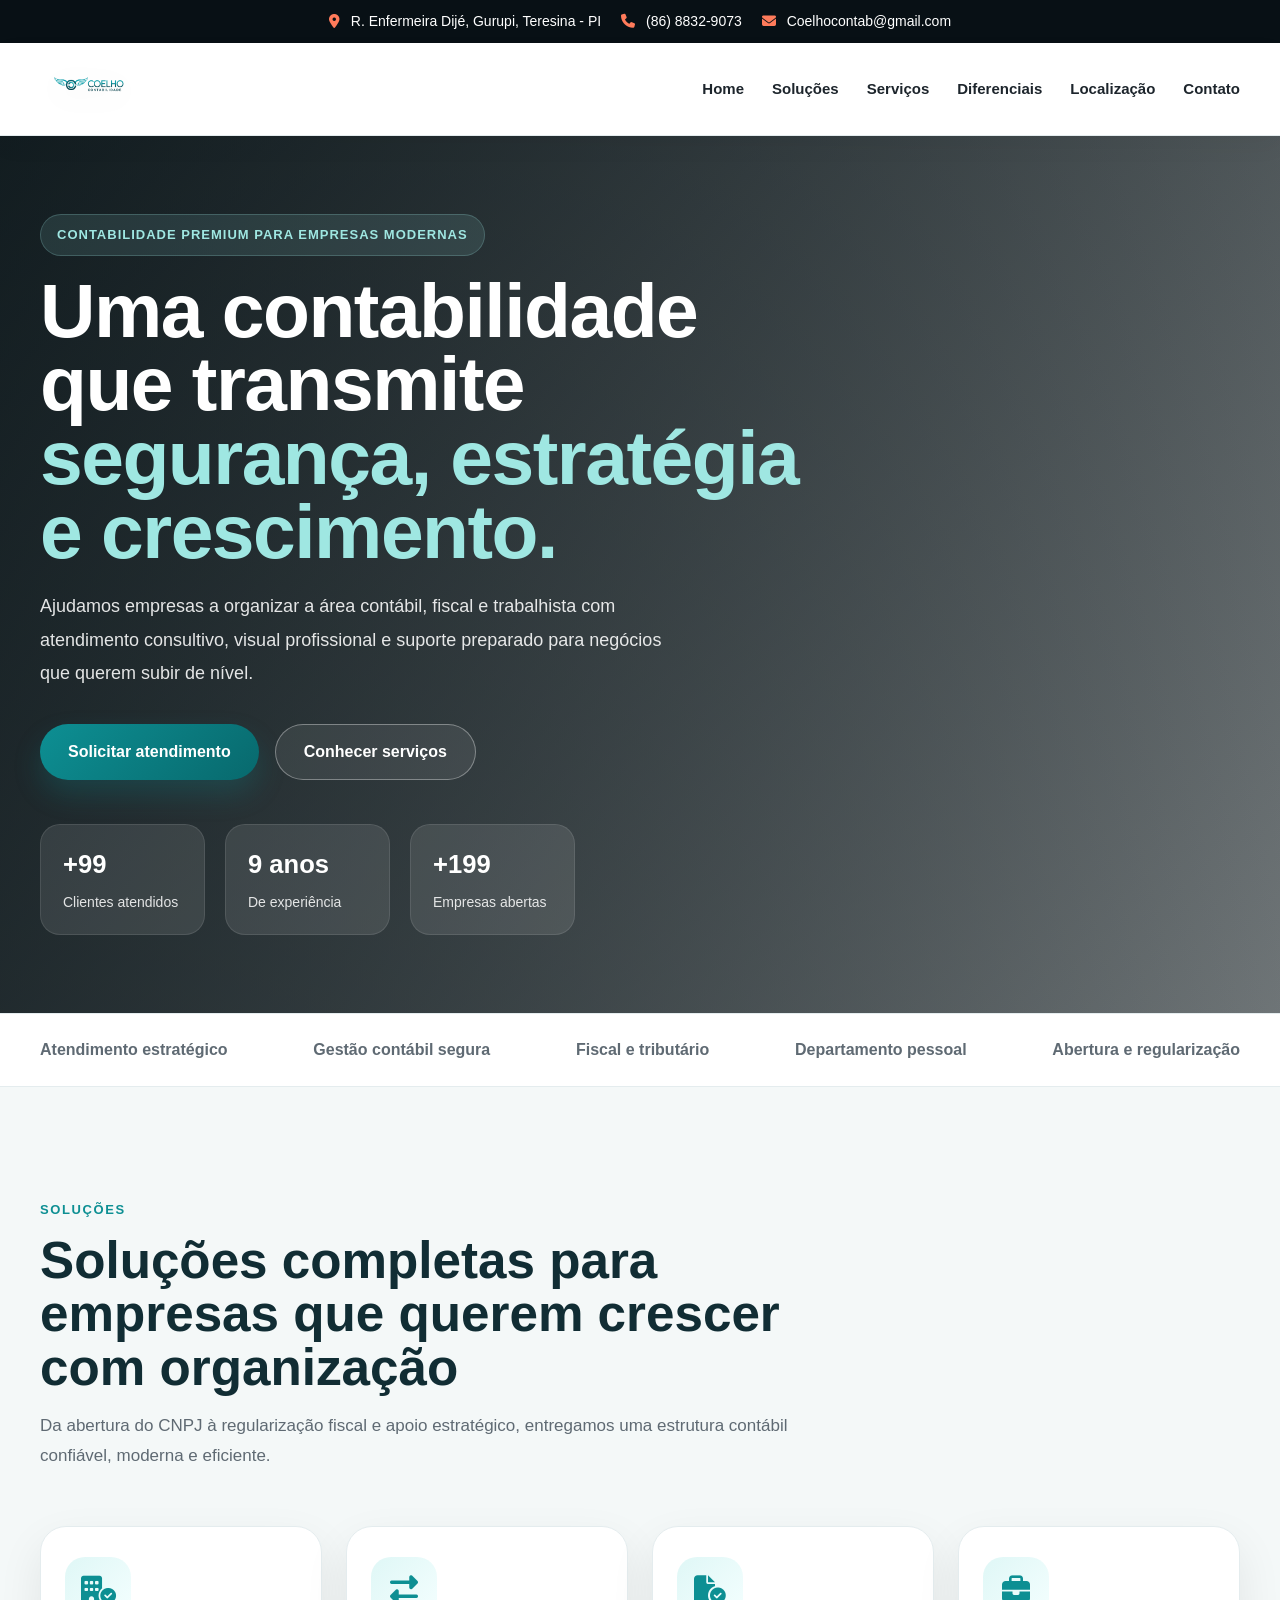
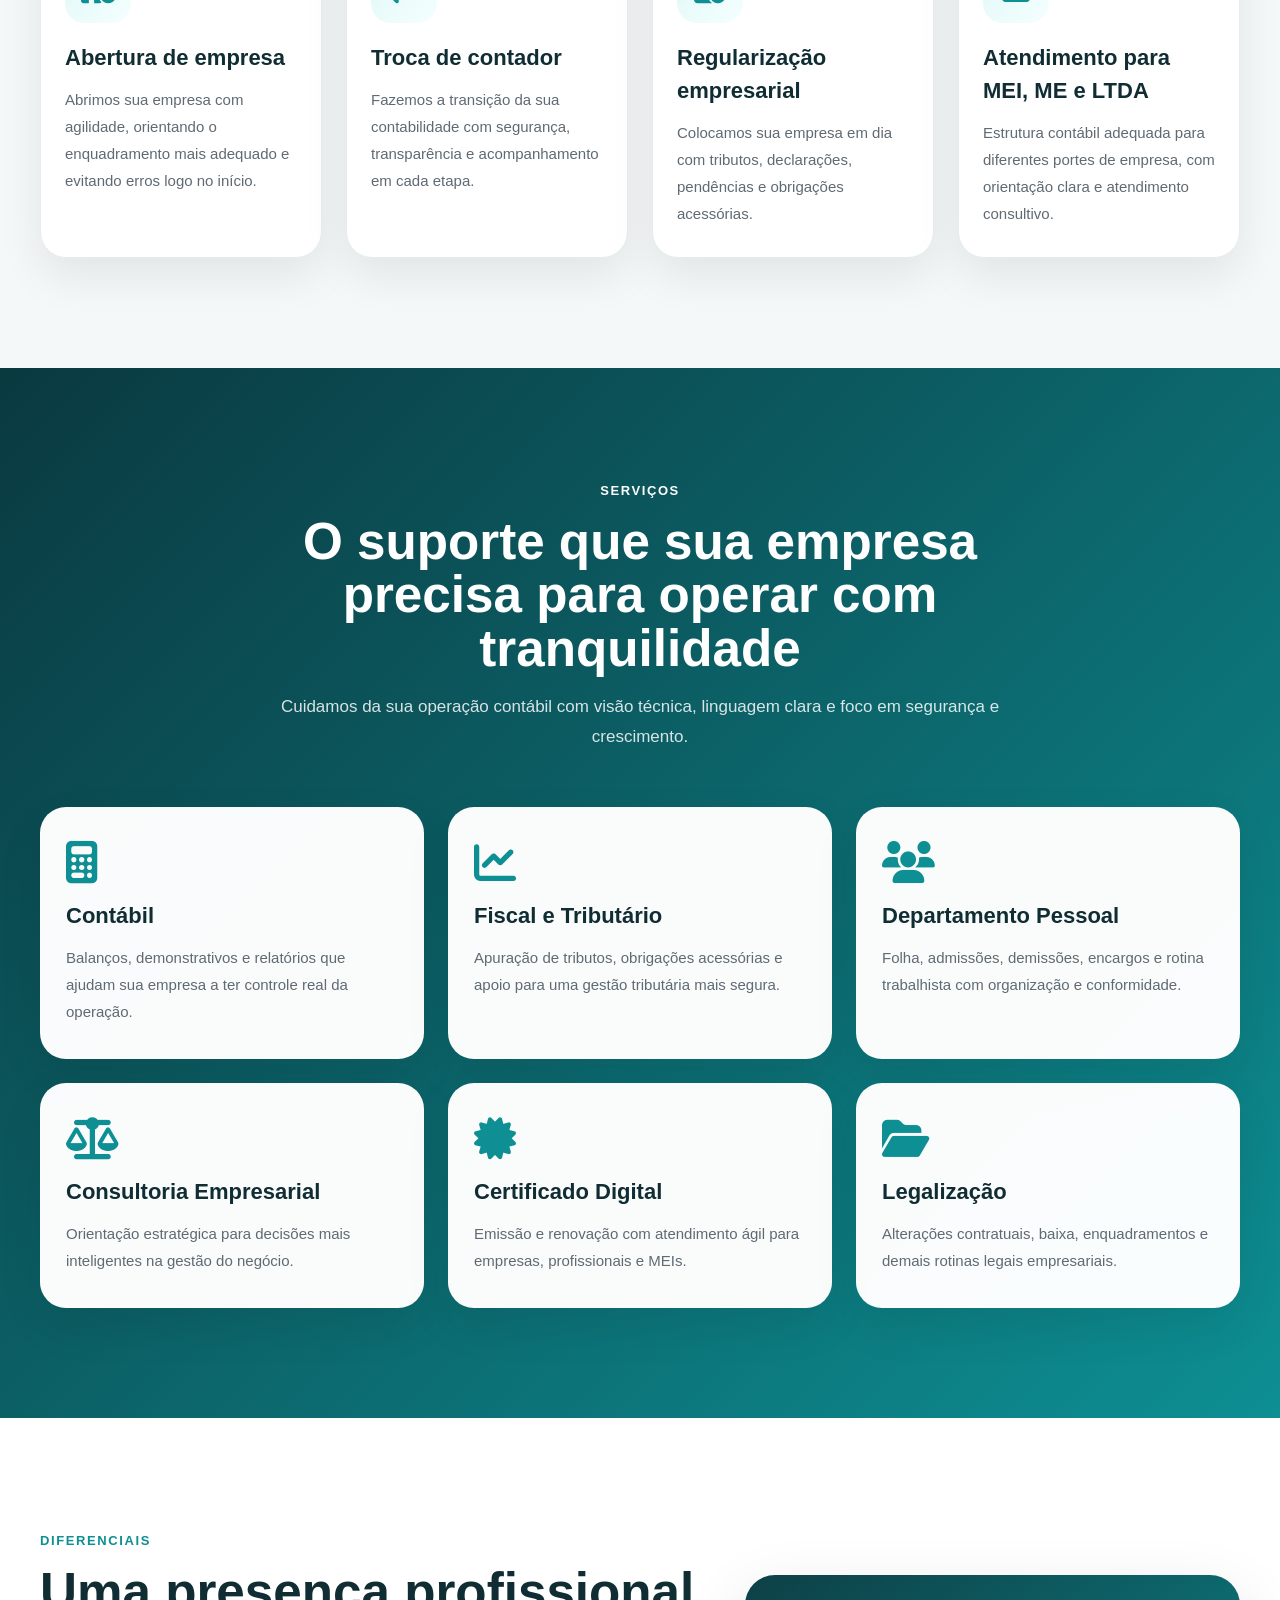
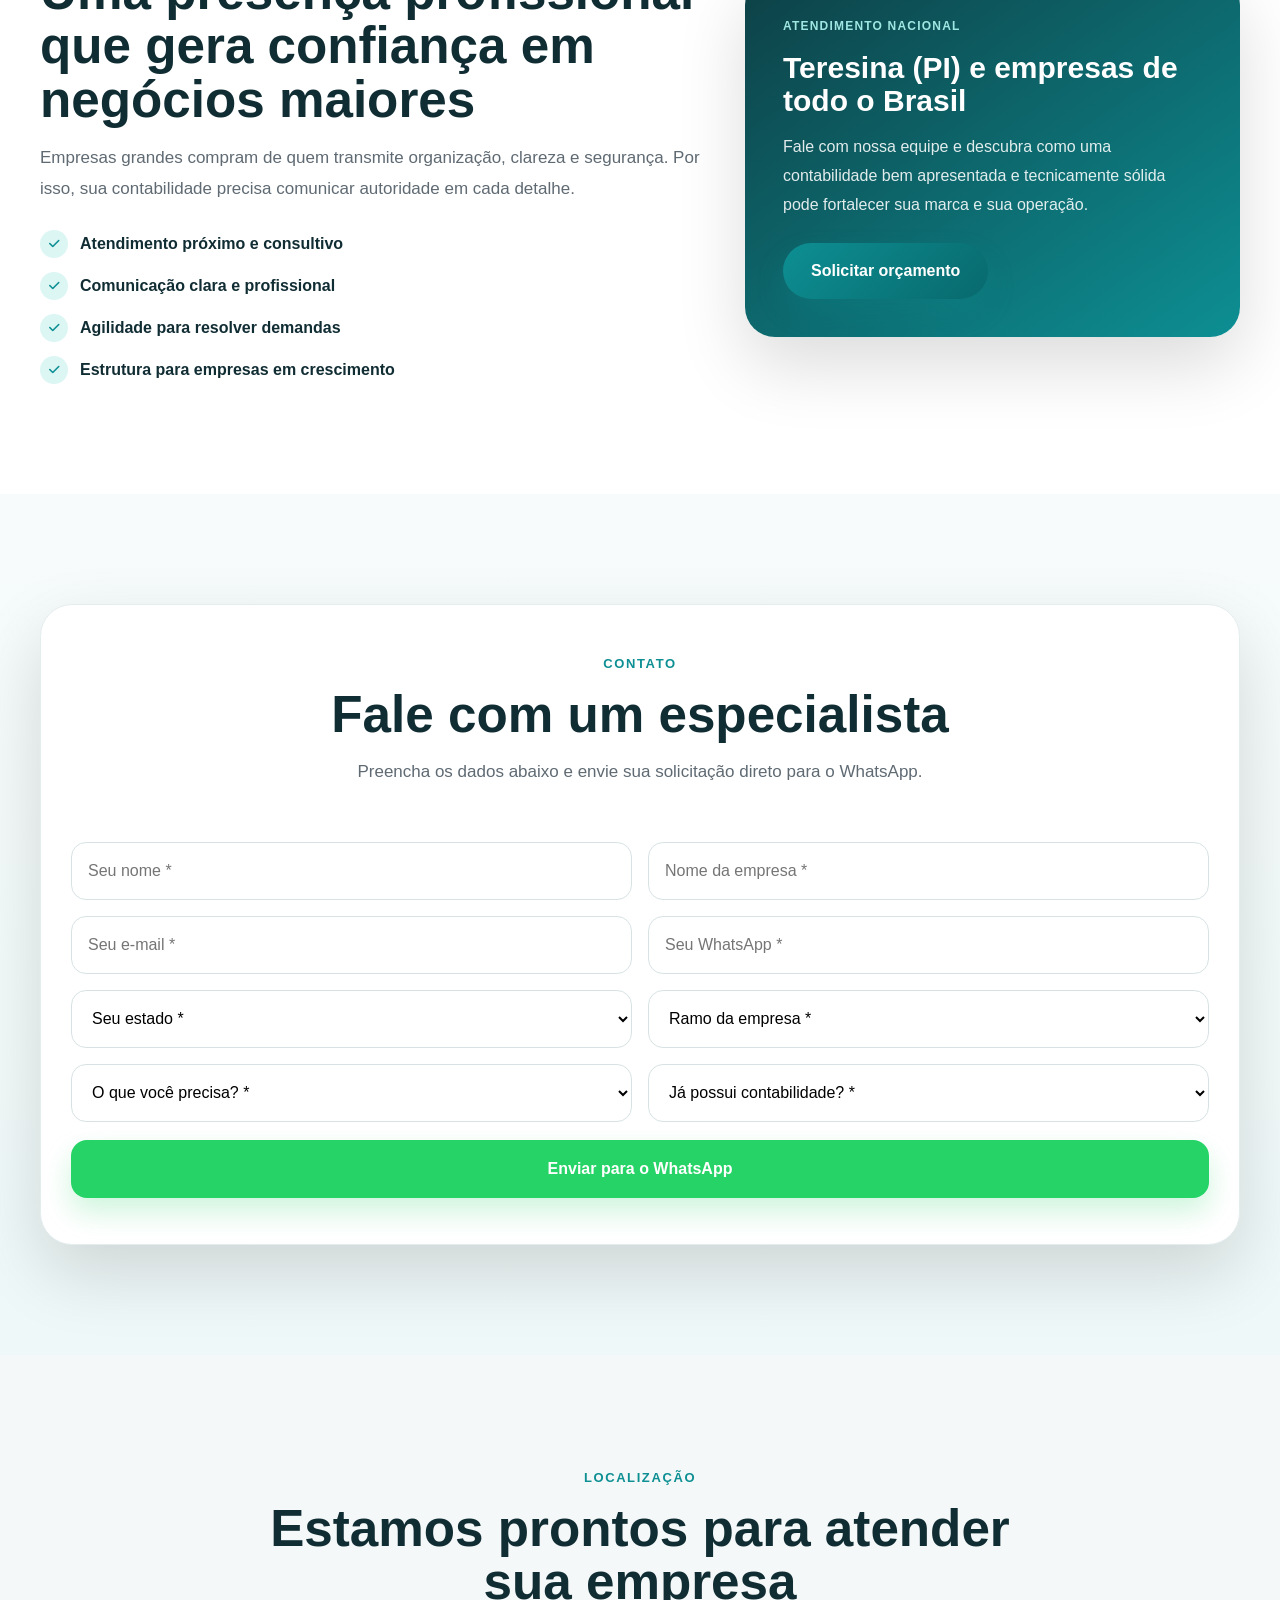
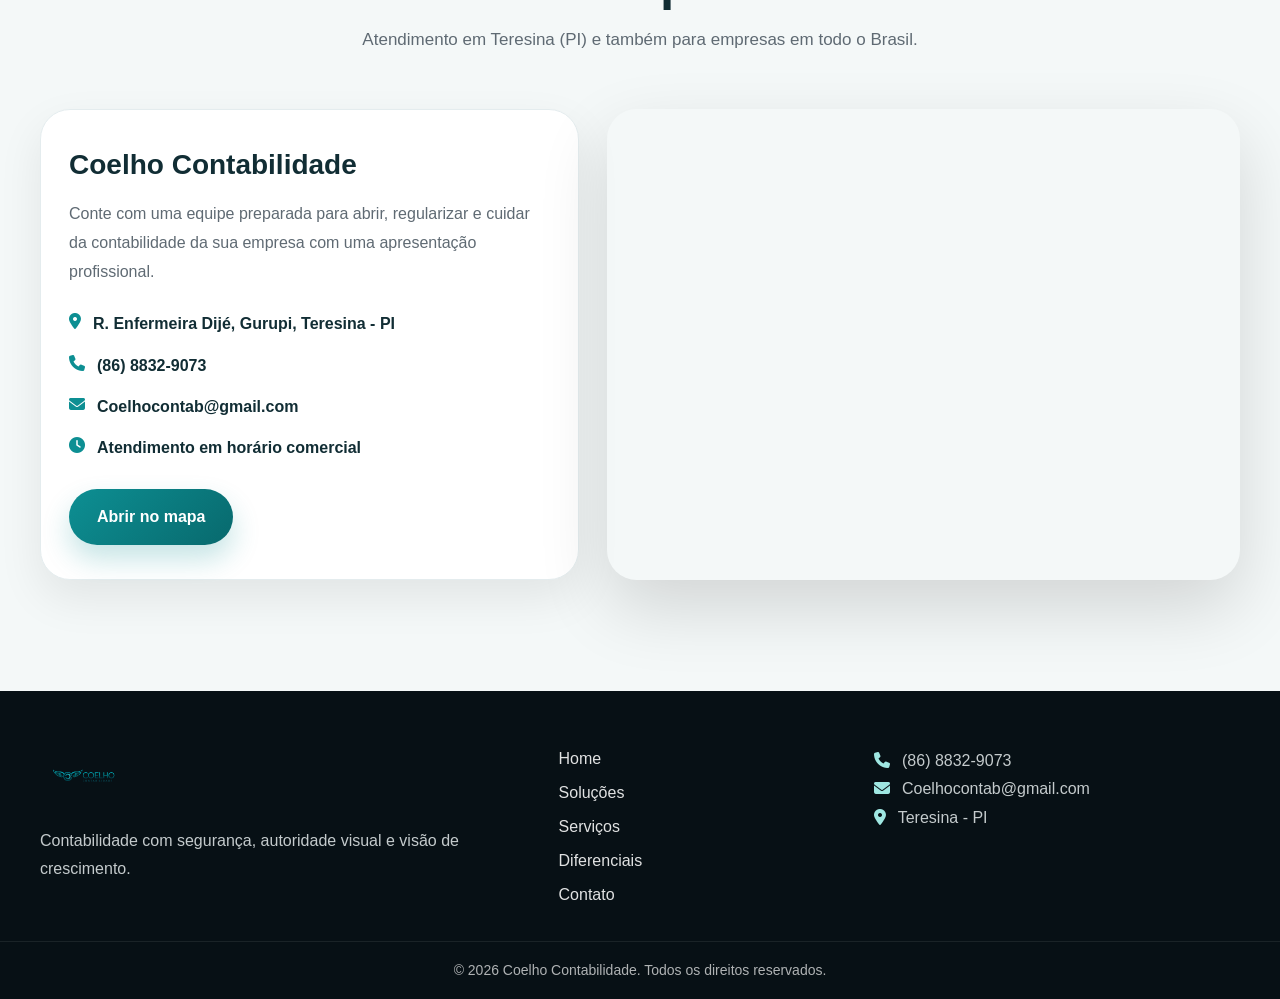
==== commit 187dc411: "atualizei o site pronto para uso" ====
--- a/index.html
+++ b/index.html
@@ -3,10 +3,10 @@
 <head>
   <meta charset="UTF-8" />
   <meta name="viewport" content="width=device-width, initial-scale=1.0" />
-  <title>Coelho Contabilidade</title>
+  <title>Coelho Contabilidade | Contabilidade Estratégica para Empresas</title>
   <meta
     name="description"
-    content="Coelho Contabilidade - Soluções contábeis completas para abrir empresa, trocar de contador, regularizar CNPJ e crescer com segurança."
+    content="Coelho Contabilidade - Soluções contábeis modernas para empresas que querem crescer com segurança, organização e estratégia."
   />
   <link rel="stylesheet" href="style.css" />
   <link
@@ -16,17 +16,17 @@
 </head>
 <body id="topo">
 
-  <!-- TOPO -->
+ 
   <div class="topbar">
     <div class="container topbar-content">
       <div class="topbar-info">
-        <span><i class="fa-solid fa-location-dot"></i> R. Enfermeira Dijé, Gurupi, 7790</span>
+        <span><i class="fa-solid fa-location-dot"></i> R. Enfermeira Dijé, Gurupi, Teresina - PI</span>
         <span><i class="fa-solid fa-phone"></i> (86) 8832-9073</span>
+        <span><i class="fa-solid fa-envelope"></i> Coelhocontab@gmail.com</span>
       </div>
     </div>
   </div>
 
-  <!-- HEADER -->
   <header class="header">
     <div class="container header-container">
       <a href="#topo" class="logo" aria-label="Coelho Contabilidade">
@@ -44,53 +44,59 @@
         <a href="#solucoes">Soluções</a>
         <a href="#servicos">Serviços</a>
         <a href="#diferenciais">Diferenciais</a>
+        <a href="#localizacao">Localização</a>
         <a href="#contato">Contato</a>
       </nav>
     </div>
   </header>
 
-  <!-- HERO -->
+  
   <section class="hero">
     <div class="hero-overlay"></div>
 
     <div class="container hero-content">
       <div class="hero-text reveal">
-        <span class="hero-tag">CONTABILIDADE ESTRATÉGICA PARA EMPRESAS</span>
+        <span class="hero-badge">Contabilidade premium para empresas modernas</span>
+
         <h1>
-          Simplificamos a contabilidade para você focar no que realmente importa:
-          <span>crescer o seu negócio.</span>
+          Uma contabilidade que transmite
+          <span>segurança, estratégia e crescimento.</span>
         </h1>
+
         <p>
-          Abrimos sua empresa, cuidamos da parte fiscal, contábil e trabalhista
-          e ajudamos você a tomar decisões com mais segurança.
+          Ajudamos empresas a organizar a área contábil, fiscal e trabalhista com
+          atendimento consultivo, visual profissional e suporte preparado para negócios
+          que querem subir de nível.
         </p>
 
-        <div class="hero-buttons">
+        <div class="hero-actions">
           <a
             href="https://wa.me/558688329073?text=Olá,%20vim%20pelo%20site%20e%20quero%20falar%20com%20um%20especialista."
             class="btn btn-primary"
             target="_blank"
             rel="noopener noreferrer"
           >
-            Fale com um especialista
+            Solicitar atendimento
           </a>
 
-          <a href="#servicos" class="btn btn-secondary">
-            Ver serviços
+          <a href="#servicos" class="btn btn-outline">
+            Conhecer serviços
           </a>
         </div>
 
         <div class="hero-numbers">
-          <div>
-            <strong>+100</strong>
+          <div class="stat-card">
+            <strong class="counter" data-target="100" data-prefix="+">0</strong>
             <span>Clientes atendidos</span>
           </div>
-          <div>
-            <strong>10 anos</strong>
+
+          <div class="stat-card">
+            <strong class="counter" data-target="10" data-suffix=" anos">0</strong>
             <span>De experiência</span>
           </div>
-          <div>
-            <strong>+200</strong>
+
+          <div class="stat-card">
+            <strong class="counter" data-target="200" data-prefix="+">0</strong>
             <span>Empresas abertas</span>
           </div>
         </div>
@@ -98,158 +104,175 @@
     </div>
   </section>
 
-  <!-- SOLUÇÕES -->
-  <section class="section solutions" id="solucoes">
+
+  <section class="trust-bar">
+    <div class="container trust-content">
+      <span>Atendimento estratégico</span>
+      <span>Gestão contábil segura</span>
+      <span>Fiscal e tributário</span>
+      <span>Departamento pessoal</span>
+      <span>Abertura e regularização</span>
+    </div>
+  </section>
+
+ 
+  <section class="section section-light" id="solucoes">
     <div class="container">
       <div class="section-heading reveal">
-        <span class="section-label">Soluções</span>
-        <h2>Atendimento completo para cada fase da sua empresa</h2>
+        <span class="section-tag">Soluções</span>
+        <h2>Soluções completas para empresas que querem crescer com organização</h2>
         <p>
-          Tenha uma contabilidade organizada, próxima e preparada para apoiar
-          sua empresa desde a abertura até o crescimento.
+          Da abertura do CNPJ à regularização fiscal e apoio estratégico, entregamos
+          uma estrutura contábil confiável, moderna e eficiente.
         </p>
       </div>
 
       <div class="solutions-grid">
         <article class="solution-card reveal">
-          <div class="icon-box"><i class="fa-solid fa-building-circle-check"></i></div>
+          <div class="solution-icon">
+            <i class="fa-solid fa-building-circle-check"></i>
+          </div>
           <h3>Abertura de empresa</h3>
           <p>
-            Abrimos seu CNPJ com agilidade e segurança, orientando o melhor enquadramento
-            para o seu negócio.
+            Abrimos sua empresa com agilidade, orientando o enquadramento mais
+            adequado e evitando erros logo no início.
           </p>
         </article>
 
         <article class="solution-card reveal">
-          <div class="icon-box"><i class="fa-solid fa-right-left"></i></div>
+          <div class="solution-icon">
+            <i class="fa-solid fa-right-left"></i>
+          </div>
           <h3>Troca de contador</h3>
           <p>
-            Fazemos a transição da sua contabilidade de forma simples, organizada e sem dor de cabeça.
+            Fazemos a transição da sua contabilidade com segurança, transparência
+            e acompanhamento em cada etapa.
           </p>
         </article>
 
         <article class="solution-card reveal">
-          <div class="icon-box"><i class="fa-solid fa-file-circle-check"></i></div>
-          <h3>Regularização</h3>
-          <p>
-            Colocamos sua empresa em dia com impostos, obrigações e pendências cadastrais.
+          <div class="solution-icon">
+            <i class="fa-solid fa-file-circle-check"></i>
+          </div>
+          <h3>Regularização empresarial</h3>
+          <p>
+            Colocamos sua empresa em dia com tributos, declarações, pendências
+            e obrigações acessórias.
           </p>
         </article>
 
         <article class="solution-card reveal">
-          <div class="icon-box"><i class="fa-solid fa-briefcase"></i></div>
-          <h3>MEI, ME e LTDA</h3>
-          <p>
-            Atendimento para diferentes portes e naturezas empresariais, com orientação clara.
-          </p>
-        </article>
-      </div>
-    </div>
-  </section>
-
-  <!-- SERVIÇOS -->
-  <section class="section services" id="servicos">
+          <div class="solution-icon">
+            <i class="fa-solid fa-briefcase"></i>
+          </div>
+          <h3>Atendimento para MEI, ME e LTDA</h3>
+          <p>
+            Estrutura contábil adequada para diferentes portes de empresa, com
+            orientação clara e atendimento consultivo.
+          </p>
+        </article>
+      </div>
+    </div>
+  </section>
+
+ 
+  <section class="section services-section" id="servicos">
     <div class="container">
       <div class="section-heading center reveal">
-        <span class="section-label">Serviços</span>
-        <h2>O que fazemos pela sua empresa</h2>
+        <span class="section-tag white">Serviços</span>
+        <h2 class="white">O suporte que sua empresa precisa para operar com tranquilidade</h2>
+        <p class="light-text">
+          Cuidamos da sua operação contábil com visão técnica, linguagem clara e
+          foco em segurança e crescimento.
+        </p>
       </div>
 
       <div class="services-grid">
         <article class="service-card reveal">
           <i class="fa-solid fa-calculator"></i>
           <h3>Contábil</h3>
-          <p>
-            Balanços, demonstrativos e acompanhamento da saúde contábil do seu negócio.
-          </p>
+          <p>Balanços, demonstrativos e relatórios que ajudam sua empresa a ter controle real da operação.</p>
         </article>
 
         <article class="service-card reveal">
           <i class="fa-solid fa-chart-line"></i>
           <h3>Fiscal e Tributário</h3>
-          <p>
-            Apuração de impostos, obrigações acessórias e orientação para pagar corretamente.
-          </p>
+          <p>Apuração de tributos, obrigações acessórias e apoio para uma gestão tributária mais segura.</p>
         </article>
 
         <article class="service-card reveal">
           <i class="fa-solid fa-users"></i>
           <h3>Departamento Pessoal</h3>
-          <p>
-            Folha de pagamento, admissões, demissões, encargos e rotina trabalhista.
-          </p>
+          <p>Folha, admissões, demissões, encargos e rotina trabalhista com organização e conformidade.</p>
         </article>
 
         <article class="service-card reveal">
           <i class="fa-solid fa-scale-balanced"></i>
-          <h3>Consultoria</h3>
-          <p>
-            Apoio estratégico para decisões mais seguras na gestão financeira e empresarial.
-          </p>
+          <h3>Consultoria Empresarial</h3>
+          <p>Orientação estratégica para decisões mais inteligentes na gestão do negócio.</p>
         </article>
 
         <article class="service-card reveal">
           <i class="fa-solid fa-certificate"></i>
           <h3>Certificado Digital</h3>
-          <p>
-            Emissão e renovação para empresas, profissionais e MEIs com atendimento ágil.
-          </p>
+          <p>Emissão e renovação com atendimento ágil para empresas, profissionais e MEIs.</p>
         </article>
 
         <article class="service-card reveal">
           <i class="fa-solid fa-folder-open"></i>
           <h3>Legalização</h3>
-          <p>
-            Alterações contratuais, baixa, enquadramentos e demais rotinas legais empresariais.
-          </p>
-        </article>
-      </div>
-    </div>
-  </section>
-
-  <!-- DIFERENCIAIS -->
-  <section class="section differentials" id="diferenciais">
-    <div class="container differentials-wrapper">
-      <div class="differentials-text reveal">
-        <span class="section-label">Diferenciais</span>
-        <h2>Por que escolher a Coelho Contabilidade?</h2>
+          <p>Alterações contratuais, baixa, enquadramentos e demais rotinas legais empresariais.</p>
+        </article>
+      </div>
+    </div>
+  </section>
+
+  
+  <section class="section" id="diferenciais">
+    <div class="container differenciais-grid">
+      <div class="differenciais-left reveal">
+        <span class="section-tag">Diferenciais</span>
+        <h2>Uma presença profissional que gera confiança em negócios maiores</h2>
         <p>
-          Mais do que cumprir obrigações, trabalhamos para trazer clareza, organização
-          e tranquilidade para sua empresa.
+          Empresas grandes compram de quem transmite organização, clareza e segurança.
+          Por isso, sua contabilidade precisa comunicar autoridade em cada detalhe.
         </p>
 
-        <ul class="differentials-list">
-          <li><i class="fa-solid fa-check"></i> Atendimento próximo e humanizado</li>
+        <ul class="check-list">
+          <li><i class="fa-solid fa-check"></i> Atendimento próximo e consultivo</li>
+          <li><i class="fa-solid fa-check"></i> Comunicação clara e profissional</li>
           <li><i class="fa-solid fa-check"></i> Agilidade para resolver demandas</li>
-          <li><i class="fa-solid fa-check"></i> Orientação clara para quem está começando</li>
-          <li><i class="fa-solid fa-check"></i> Suporte para empresas em crescimento</li>
+          <li><i class="fa-solid fa-check"></i> Estrutura para empresas em crescimento</li>
         </ul>
       </div>
 
-      <div class="differentials-card reveal">
-        <h3>Atendimento para Teresina (PI) e todo o Brasil</h3>
-        <p>
-          Fale com nossa equipe e descubra como uma contabilidade bem feita pode
-          economizar tempo, evitar problemas e melhorar a gestão da sua empresa.
-        </p>
-        <a
-          href="https://wa.me/558688329073?text=Olá,%20quero%20um%20orçamento%20para%20contabilidade."
-          class="btn btn-primary"
-          target="_blank"
-          rel="noopener noreferrer"
-        >
-          Solicitar orçamento
-        </a>
-      </div>
-    </div>
-  </section>
-
-  <!-- CONTATO -->
+      <div class="differenciais-right reveal">
+        <div class="highlight-card">
+          <span class="mini-tag">Atendimento nacional</span>
+          <h3>Teresina (PI) e empresas de todo o Brasil</h3>
+          <p>
+            Fale com nossa equipe e descubra como uma contabilidade bem apresentada
+            e tecnicamente sólida pode fortalecer sua marca e sua operação.
+          </p>
+          <a
+            href="https://wa.me/558688329073?text=Olá,%20quero%20um%20orçamento%20para%20contabilidade."
+            class="btn btn-primary"
+            target="_blank"
+            rel="noopener noreferrer"
+          >
+            Solicitar orçamento
+          </a>
+        </div>
+      </div>
+    </div>
+  </section>
+
+ 
   <section class="section contact-section" id="contato">
     <div class="container">
-      <div class="contact-box reveal">
+      <div class="contact-wrapper reveal">
         <div class="section-heading center">
-          <span class="section-label">Contato</span>
+          <span class="section-tag">Contato</span>
           <h2>Fale com um especialista</h2>
           <p>
             Preencha os dados abaixo e envie sua solicitação direto para o WhatsApp.
@@ -262,6 +285,7 @@
             <input type="text" id="empresa" placeholder="Nome da empresa *" required />
             <input type="email" id="email" placeholder="Seu e-mail *" required />
             <input type="tel" id="celular" placeholder="Seu WhatsApp *" required />
+
             <select id="estado" required>
               <option value="">Seu estado *</option>
               <option>Piauí (PI)</option>
@@ -302,18 +326,70 @@
     </div>
   </section>
 
-  <!-- FOOTER -->
+  
+  <section class="section section-light" id="localizacao">
+    <div class="container">
+      <div class="section-heading center reveal">
+        <span class="section-tag">Localização</span>
+        <h2>Estamos prontos para atender sua empresa</h2>
+        <p>
+          Atendimento em Teresina (PI) e também para empresas em todo o Brasil.
+        </p>
+      </div>
+
+      <div class="location-grid">
+        <div class="location-card reveal">
+          <h3>Coelho Contabilidade</h3>
+          <p>
+            Conte com uma equipe preparada para abrir, regularizar e cuidar da contabilidade
+            da sua empresa com uma apresentação profissional.
+          </p>
+
+          <ul class="location-list">
+            <li><i class="fa-solid fa-location-dot"></i> R. Enfermeira Dijé, Gurupi, Teresina - PI</li>
+            <li><i class="fa-solid fa-phone"></i> (86) 8832-9073</li>
+            <li><i class="fa-solid fa-envelope"></i> Coelhocontab@gmail.com</li>
+            <li><i class="fa-solid fa-clock"></i> Atendimento em horário comercial</li>
+          </ul>
+
+          <a
+            href="https://www.google.com/maps/search/?api=1&query=R.+Enfermeira+Dijé,+Gurupi,+Teresina,+PI"
+            class="btn btn-primary"
+            target="_blank"
+            rel="noopener noreferrer"
+          >
+            Abrir no mapa
+          </a>
+        </div>
+
+        <div class="map-box reveal">
+          <iframe
+            src="https://www.google.com/maps?q=R.%20Enfermeira%20Dijé,%20Gurupi,%20Teresina,%20PI&output=embed"
+            loading="lazy"
+            referrerpolicy="no-referrer-when-downgrade"
+            allowfullscreen
+            title="Mapa da Coelho Contabilidade">
+          </iframe>
+        </div>
+      </div>
+    </div>
+  </section>
+
+  
   <footer class="footer">
-    <div class="container footer-content">
+    <div class="container footer-grid">
       <div>
         <img src="img/LOGO COELHO.png" alt="Coelho Contabilidade" class="footer-logo" />
-        <p>Contabilidade com segurança, clareza e visão de crescimento.</p>
+        <p>
+          Contabilidade com segurança, autoridade visual e visão de crescimento.
+        </p>
       </div>
 
       <div class="footer-links">
         <a href="#topo">Home</a>
         <a href="#solucoes">Soluções</a>
         <a href="#servicos">Serviços</a>
+        <a href="#diferenciais">Diferenciais</a>
         <a href="#contato">Contato</a>
       </div>
 
@@ -325,45 +401,47 @@
     </div>
 
     <div class="footer-bottom">
-      <p>© 2026 Coelho Contabilidade. Todos os direitos reservados.</p>
+      © 2026 Coelho Contabilidade. Todos os direitos reservados.
     </div>
   </footer>
 
   <script>
-    // MENU MOBILE
-    const menuToggle = document.querySelector('.menu-toggle');
-    const nav = document.querySelector('.nav');
-
-    menuToggle.addEventListener('click', () => {
-      nav.classList.toggle('active');
-      menuToggle.classList.toggle('active');
-      const expanded = menuToggle.classList.contains('active');
-      menuToggle.setAttribute('aria-expanded', expanded);
-    });
-
-    // FECHAR MENU AO CLICAR
-    document.querySelectorAll('.nav a').forEach(link => {
-      link.addEventListener('click', () => {
-        nav.classList.remove('active');
-        menuToggle.classList.remove('active');
-        menuToggle.setAttribute('aria-expanded', 'false');
+    const menuToggle = document.querySelector(".menu-toggle");
+    const nav = document.querySelector(".nav");
+
+    if (menuToggle && nav) {
+      menuToggle.addEventListener("click", () => {
+        nav.classList.toggle("active");
+        menuToggle.classList.toggle("active");
+        const expanded = menuToggle.classList.contains("active");
+        menuToggle.setAttribute("aria-expanded", expanded);
       });
-    });
-
-    // FORM PARA WHATSAPP
-    document.getElementById("formWhats").addEventListener("submit", function (e) {
-      e.preventDefault();
-
-      const nome = document.getElementById("nome").value;
-      const empresa = document.getElementById("empresa").value;
-      const email = document.getElementById("email").value;
-      const celular = document.getElementById("celular").value;
-      const estado = document.getElementById("estado").value;
-      const area = document.getElementById("area").value;
-      const objetivo = document.getElementById("objetivo").value;
-      const contabilidade = document.getElementById("contabilidade").value;
-
-      const mensagem = `Olá! Gostaria de atendimento contábil:
+
+      document.querySelectorAll(".nav a").forEach((link) => {
+        link.addEventListener("click", () => {
+          nav.classList.remove("active");
+          menuToggle.classList.remove("active");
+          menuToggle.setAttribute("aria-expanded", "false");
+        });
+      });
+    }
+
+    const formWhats = document.getElementById("formWhats");
+
+    if (formWhats) {
+      formWhats.addEventListener("submit", function (e) {
+        e.preventDefault();
+
+        const nome = document.getElementById("nome").value;
+        const empresa = document.getElementById("empresa").value;
+        const email = document.getElementById("email").value;
+        const celular = document.getElementById("celular").value;
+        const estado = document.getElementById("estado").value;
+        const area = document.getElementById("area").value;
+        const objetivo = document.getElementById("objetivo").value;
+        const contabilidade = document.getElementById("contabilidade").value;
+
+        const mensagem = `Olá! Gostaria de atendimento contábil:
 
 Nome: ${nome}
 Empresa: ${empresa}
@@ -374,12 +452,12 @@
 Objetivo: ${objetivo}
 Já possui contador: ${contabilidade}`;
 
-      const numero = "558688329073";
-      const url = `https://wa.me/${numero}?text=${encodeURIComponent(mensagem)}`;
-      window.open(url, "_blank");
-    });
-
-    // REVEAL
+        const numero = "558688329073";
+        const url = `https://wa.me/${numero}?text=${encodeURIComponent(mensagem)}`;
+        window.open(url, "_blank");
+      });
+    }
+
     const reveals = document.querySelectorAll(".reveal");
 
     function revealOnScroll() {
@@ -397,6 +475,52 @@
 
     revealOnScroll();
     window.addEventListener("scroll", revealOnScroll);
+
+    const counters = document.querySelectorAll(".counter");
+    let counterStarted = false;
+
+    function animateCounter(counter) {
+      const target = Number(counter.getAttribute("data-target"));
+      const prefix = counter.getAttribute("data-prefix") || "";
+      const suffix = counter.getAttribute("data-suffix") || "";
+      const duration = 1800;
+      const startTime = performance.now();
+
+      function updateCounter(currentTime) {
+        const elapsed = currentTime - startTime;
+        const progress = Math.min(elapsed / duration, 1);
+        const eased = 1 - Math.pow(1 - progress, 3);
+        const current = Math.floor(target * eased);
+
+        counter.textContent = `${prefix}${current}${suffix}`;
+
+        if (progress < 1) {
+          requestAnimationFrame(updateCounter);
+        } else {
+          counter.textContent = `${prefix}${target}${suffix}`;
+        }
+      }
+
+      requestAnimationFrame(updateCounter);
+    }
+
+    function startCountersOnView() {
+      if (counterStarted) return;
+
+      const numbersSection = document.querySelector(".hero-numbers");
+      if (!numbersSection) return;
+
+      const top = numbersSection.getBoundingClientRect().top;
+      const windowHeight = window.innerHeight;
+
+      if (top < windowHeight - 50) {
+        counters.forEach((counter) => animateCounter(counter));
+        counterStarted = true;
+      }
+    }
+
+    startCountersOnView();
+    window.addEventListener("scroll", startCountersOnView);
   </script>
 </body>
 </html>
--- a/style.css
+++ b/style.css
@@ -1,16 +1,16 @@
 :root {
-  --principal: #0f8f95;
-  --principal-escuro: #0a5f67;
-  --secundaria: #10353d;
-  --terciaria: #eaf7f7;
-  --branco: #ffffff;
-  --preto: #111111;
-  --cinza-texto: #5b6670;
-  --cinza-claro: #f5f7f8;
-  --borda: #e7ecef;
-  --sombra: 0 12px 35px rgba(0, 0, 0, 0.08);
-  --sombra-forte: 0 22px 50px rgba(0, 0, 0, 0.14);
-  --radius: 24px;
+  --primary: #0d8f93;
+  --primary-dark: #08696d;
+  --secondary: #112d34;
+  --accent: #9fe7e2;
+  --bg: #ffffff;
+  --bg-soft: #f4f8f8;
+  --text: #1d252c;
+  --text-soft: #5f6a73;
+  --border: #e4ecee;
+  --shadow: 0 18px 45px rgba(0, 0, 0, 0.08);
+  --shadow-strong: 0 28px 70px rgba(0, 0, 0, 0.14);
+  --radius: 26px;
   --transition: 0.35s ease;
 }
 
@@ -32,16 +32,15 @@
 
 body {
   font-family: Arial, Helvetica, sans-serif;
-  color: #222;
-  background: var(--branco);
+  background: var(--bg);
+  color: var(--text);
   line-height: 1.5;
 }
 
 img,
-iframe,
-video {
+iframe {
+  display: block;
   max-width: 100%;
-  display: block;
 }
 
 a {
@@ -64,39 +63,55 @@
 }
 
 .section {
-  padding: 100px 0;
+  padding: 110px 0;
+}
+
+.section-light {
+  background: var(--bg-soft);
+}
+
+.white {
+  color: #fff !important;
+}
+
+.light-text {
+  color: rgba(255, 255, 255, 0.84) !important;
 }
 
 .section-heading {
-  max-width: 700px;
-  margin-bottom: 50px;
+  max-width: 760px;
+  margin-bottom: 54px;
 }
 
 .section-heading.center {
-  text-align: center;
   margin-left: auto;
   margin-right: auto;
-}
-
-.section-label {
+  text-align: center;
+}
+
+.section-tag {
   display: inline-block;
-  margin-bottom: 12px;
-  color: var(--principal);
+  margin-bottom: 14px;
+  font-size: 13px;
   font-weight: 800;
-  letter-spacing: 1.5px;
+  letter-spacing: 1.6px;
+  color: var(--primary);
   text-transform: uppercase;
-  font-size: 13px;
+}
+
+.section-tag.white {
+  color: var(--accent);
 }
 
 .section-heading h2 {
-  font-size: clamp(2rem, 4vw, 3rem);
-  line-height: 1.1;
-  color: var(--secundaria);
-  margin-bottom: 14px;
+  font-size: clamp(2rem, 4vw, 3.3rem);
+  line-height: 1.05;
+  color: var(--secondary);
+  margin-bottom: 16px;
 }
 
 .section-heading p {
-  color: var(--cinza-texto);
+  color: var(--text-soft);
   font-size: 17px;
   line-height: 1.8;
 }
@@ -105,58 +120,58 @@
   display: inline-flex;
   align-items: center;
   justify-content: center;
-  min-height: 54px;
-  padding: 0 26px;
+  min-height: 56px;
+  padding: 0 28px;
   border-radius: 999px;
   font-weight: 700;
   transition: var(--transition);
 }
 
 .btn-primary {
-  background: var(--principal);
-  color: var(--branco);
-  box-shadow: 0 10px 24px rgba(15, 143, 149, 0.22);
+  color: #fff;
+  background: linear-gradient(135deg, var(--primary), var(--primary-dark));
+  box-shadow: 0 14px 28px rgba(13, 143, 147, 0.24);
 }
 
 .btn-primary:hover {
   transform: translateY(-3px);
-  background: var(--principal-escuro);
-}
-
-.btn-secondary {
-  border: 1.5px solid rgba(255, 255, 255, 0.4);
-  color: var(--branco);
+}
+
+.btn-outline {
+  color: #fff;
+  border: 1.5px solid rgba(255, 255, 255, 0.35);
   background: rgba(255, 255, 255, 0.08);
-  backdrop-filter: blur(6px);
-}
-
-.btn-secondary:hover {
+  backdrop-filter: blur(8px);
+}
+
+.btn-outline:hover {
   transform: translateY(-3px);
-  background: rgba(255, 255, 255, 0.16);
-}
-
-/* TOPO */
+  background: rgba(255, 255, 255, 0.15);
+}
+
+/* TOPBAR */
 .topbar {
-  background: #081014;
-  color: var(--branco);
+  background: #081015;
+  color: #fff;
   padding: 11px 0;
 }
 
 .topbar-content {
   display: flex;
-  justify-content: space-between;
-  align-items: center;
+  justify-content: center;
 }
 
 .topbar-info {
   display: flex;
-  gap: 22px;
+  gap: 20px;
   flex-wrap: wrap;
+  justify-content: center;
   font-size: 14px;
+  text-align: center;
 }
 
 .topbar-info i {
-  color: #ff6b57;
+  color: #ff7b5b;
   margin-right: 7px;
 }
 
@@ -165,10 +180,10 @@
   position: sticky;
   top: 0;
   z-index: 999;
-  background: rgba(255, 255, 255, 0.96);
+  background: rgba(255, 255, 255, 0.95);
   backdrop-filter: blur(14px);
-  border-bottom: 1px solid var(--borda);
-  box-shadow: 0 8px 24px rgba(0, 0, 0, 0.04);
+  border-bottom: 1px solid var(--border);
+  box-shadow: 0 10px 24px rgba(0, 0, 0, 0.04);
 }
 
 .header-container {
@@ -183,13 +198,13 @@
   height: 74px;
   width: auto;
   object-fit: contain;
-  filter: drop-shadow(0 4px 10px rgba(0, 0, 0, 0.09));
+  filter: drop-shadow(0 6px 14px rgba(0, 0, 0, 0.08));
   transition: transform 0.25s ease, filter 0.25s ease;
 }
 
 .logo img:hover {
   transform: scale(1.03);
-  filter: drop-shadow(0 8px 18px rgba(0, 0, 0, 0.14));
+  filter: drop-shadow(0 10px 20px rgba(0, 0, 0, 0.12));
 }
 
 .nav {
@@ -199,7 +214,7 @@
 }
 
 .nav a {
-  color: var(--preto);
+  color: var(--text);
   font-size: 15px;
   font-weight: 700;
   position: relative;
@@ -213,12 +228,12 @@
   bottom: -7px;
   width: 0;
   height: 2px;
-  background: var(--principal);
+  background: var(--primary);
   transition: var(--transition);
 }
 
 .nav a:hover {
-  color: var(--principal);
+  color: var(--primary);
 }
 
 .nav a:hover::after {
@@ -238,7 +253,7 @@
   display: block;
   width: 26px;
   height: 2.5px;
-  background: var(--secundaria);
+  background: var(--secondary);
   margin: 5px auto;
   border-radius: 999px;
   transition: 0.3s ease;
@@ -258,19 +273,20 @@
 
 /* HERO */
 .hero {
-  min-height: calc(100vh - 140px);
+  min-height: calc(100vh - 120px);
   position: relative;
   display: flex;
   align-items: center;
-  background: url('https://images.unsplash.com/photo-1554224155-6726b3ff858f') center/cover no-repeat;
+  background:
+    linear-gradient(135deg, rgba(4, 15, 19, 0.86), rgba(4, 15, 19, 0.5)),
+    url("https://images.unsplash.com/photo-1554224155-6726b3ff858f") center/cover no-repeat;
   overflow: hidden;
 }
 
 .hero-overlay {
   position: absolute;
   inset: 0;
-  background:
-    linear-gradient(90deg, rgba(3, 12, 17, 0.86) 0%, rgba(3, 12, 17, 0.60) 45%, rgba(3, 12, 17, 0.28) 100%);
+  background: linear-gradient(90deg, rgba(4, 15, 19, 0.6), rgba(4, 15, 19, 0.15));
 }
 
 .hero-content {
@@ -279,78 +295,105 @@
 }
 
 .hero-text {
-  max-width: 760px;
-  color: var(--branco);
-  padding: 70px 0;
-}
-
-.hero-tag {
+  max-width: 780px;
+  color: #fff;
+  padding: 78px 0;
+}
+
+.hero-badge {
   display: inline-block;
   margin-bottom: 18px;
+  padding: 10px 16px;
+  border-radius: 999px;
+  background: rgba(159, 231, 226, 0.12);
+  border: 1px solid rgba(159, 231, 226, 0.22);
+  color: var(--accent);
   font-size: 13px;
   font-weight: 800;
-  letter-spacing: 1.8px;
-  color: #9de9e5;
+  letter-spacing: 1px;
   text-transform: uppercase;
 }
 
 .hero-text h1 {
-  font-size: clamp(2.6rem, 6vw, 5.4rem);
-  line-height: 0.98;
-  margin-bottom: 20px;
-  letter-spacing: -1.4px;
+  font-size: clamp(2.8rem, 6vw, 5.6rem);
+  line-height: 0.96;
+  margin-bottom: 22px;
+  letter-spacing: -1.5px;
 }
 
 .hero-text h1 span {
-  color: #9de9e5;
+  color: var(--accent);
 }
 
 .hero-text p {
-  max-width: 620px;
+  max-width: 650px;
   font-size: 18px;
   line-height: 1.85;
   color: rgba(255, 255, 255, 0.88);
-  margin-bottom: 32px;
-}
-
-.hero-buttons {
+  margin-bottom: 34px;
+}
+
+.hero-actions {
   display: flex;
   gap: 16px;
   flex-wrap: wrap;
-  margin-bottom: 42px;
+  margin-bottom: 44px;
 }
 
 .hero-numbers {
   display: flex;
-  gap: 26px;
+  gap: 20px;
   flex-wrap: wrap;
 }
 
-.hero-numbers div {
-  min-width: 150px;
-  padding: 18px 22px;
-  border-radius: 18px;
-  background: rgba(255, 255, 255, 0.10);
-  border: 1px solid rgba(255, 255, 255, 0.10);
+.stat-card {
+  min-width: 165px;
+  padding: 20px 22px;
+  border-radius: 20px;
+  background: rgba(255, 255, 255, 0.1);
+  border: 1px solid rgba(255, 255, 255, 0.1);
   backdrop-filter: blur(8px);
-}
-
-.hero-numbers strong {
+  transition: var(--transition);
+}
+
+.stat-card:hover {
+  transform: translateY(-4px);
+}
+
+.stat-card strong {
   display: block;
-  font-size: 1.5rem;
+  font-size: 1.6rem;
   margin-bottom: 6px;
-}
-
-.hero-numbers span {
-  color: rgba(255, 255, 255, 0.85);
+  font-variant-numeric: tabular-nums;
+}
+
+.stat-card span {
+  color: rgba(255, 255, 255, 0.86);
   font-size: 14px;
 }
 
+/* TRUST */
+.trust-bar {
+  background: #fff;
+  border-bottom: 1px solid var(--border);
+  border-top: 1px solid var(--border);
+}
+
+.trust-content {
+  min-height: 72px;
+  display: flex;
+  align-items: center;
+  justify-content: space-between;
+  gap: 18px;
+  flex-wrap: wrap;
+}
+
+.trust-content span {
+  font-weight: 700;
+  color: var(--text-soft);
+}
+
 /* SOLUTIONS */
-.solutions {
-  background: var(--cinza-claro);
-}
-
 .solutions-grid {
   display: grid;
   grid-template-columns: repeat(4, 1fr);
@@ -358,52 +401,47 @@
 }
 
 .solution-card {
-  background: var(--branco);
+  background: #fff;
+  border: 1px solid var(--border);
   border-radius: var(--radius);
   padding: 30px 24px;
-  box-shadow: var(--sombra);
+  box-shadow: var(--shadow);
   transition: var(--transition);
-  border: 1px solid var(--borda);
 }
 
 .solution-card:hover {
   transform: translateY(-8px);
-  box-shadow: var(--sombra-forte);
-}
-
-.icon-box {
-  width: 64px;
-  height: 64px;
-  border-radius: 18px;
+  box-shadow: var(--shadow-strong);
+}
+
+.solution-icon {
+  width: 66px;
+  height: 66px;
+  border-radius: 20px;
   display: flex;
   align-items: center;
   justify-content: center;
-  background: linear-gradient(135deg, #dff8f6, #f3ffff);
-  color: var(--principal);
+  background: linear-gradient(135deg, #dff7f6, #f5ffff);
+  color: var(--primary);
   font-size: 28px;
   margin-bottom: 18px;
 }
 
 .solution-card h3 {
-  color: var(--secundaria);
   font-size: 22px;
+  color: var(--secondary);
   margin-bottom: 12px;
 }
 
 .solution-card p {
-  color: var(--cinza-texto);
-  line-height: 1.75;
+  color: var(--text-soft);
   font-size: 15px;
+  line-height: 1.8;
 }
 
 /* SERVICES */
-.services {
-  background: linear-gradient(135deg, #0b4950, #0f8f95);
-}
-
-.services .section-label,
-.services .section-heading h2 {
-  color: var(--branco);
+.services-section {
+  background: linear-gradient(135deg, #0a3940, #0d8f93);
 }
 
 .services-grid {
@@ -414,102 +452,108 @@
 
 .service-card {
   background: rgba(255, 255, 255, 0.98);
-  border-radius: 24px;
+  border-radius: 26px;
   padding: 34px 26px;
-  box-shadow: var(--sombra);
+  box-shadow: var(--shadow);
   transition: var(--transition);
 }
 
 .service-card:hover {
   transform: translateY(-8px);
-  box-shadow: var(--sombra-forte);
+  box-shadow: var(--shadow-strong);
 }
 
 .service-card i {
   font-size: 42px;
-  color: var(--principal);
+  color: var(--primary);
   margin-bottom: 16px;
 }
 
 .service-card h3 {
-  color: var(--secundaria);
+  color: var(--secondary);
   margin-bottom: 12px;
   font-size: 22px;
 }
 
 .service-card p {
-  color: var(--cinza-texto);
-  line-height: 1.75;
+  color: var(--text-soft);
   font-size: 15px;
+  line-height: 1.8;
 }
 
 /* DIFFERENTIALS */
-.differentials {
-  background: var(--branco);
-}
-
-.differentials-wrapper {
+.differenciais-grid {
   display: grid;
   grid-template-columns: 1.15fr 0.85fr;
   gap: 36px;
   align-items: center;
 }
 
-.differentials-text h2 {
-  font-size: clamp(2rem, 4vw, 3rem);
-  color: var(--secundaria);
-  line-height: 1.1;
+.differenciais-left h2 {
+  font-size: clamp(2rem, 4vw, 3.2rem);
+  line-height: 1.06;
+  color: var(--secondary);
   margin-bottom: 16px;
 }
 
-.differentials-text p {
-  color: var(--cinza-texto);
+.differenciais-left p {
+  color: var(--text-soft);
   font-size: 17px;
   line-height: 1.8;
-  margin-bottom: 24px;
-}
-
-.differentials-list {
+  margin-bottom: 26px;
+}
+
+.check-list {
   display: grid;
   gap: 14px;
 }
 
-.differentials-list li {
+.check-list li {
   display: flex;
   align-items: center;
   gap: 12px;
-  color: var(--secundaria);
+  color: var(--secondary);
   font-weight: 700;
 }
 
-.differentials-list i {
-  width: 26px;
-  height: 26px;
+.check-list i {
+  width: 28px;
+  height: 28px;
   border-radius: 50%;
   display: inline-flex;
   align-items: center;
   justify-content: center;
-  background: #ddf8f6;
-  color: var(--principal);
+  background: #dcf6f4;
+  color: var(--primary);
   font-size: 12px;
   flex-shrink: 0;
 }
 
-.differentials-card {
-  background: linear-gradient(145deg, #0d4046, #0f8f95);
-  color: var(--branco);
-  border-radius: 28px;
-  padding: 36px;
-  box-shadow: var(--sombra-forte);
-}
-
-.differentials-card h3 {
-  font-size: 28px;
-  line-height: 1.15;
+.highlight-card {
+  padding: 38px;
+  border-radius: 30px;
+  background: linear-gradient(145deg, #0d4046, #0d8f93);
+  color: #fff;
+  box-shadow: var(--shadow-strong);
+}
+
+.mini-tag {
+  display: inline-block;
   margin-bottom: 16px;
-}
-
-.differentials-card p {
+  font-size: 12px;
+  font-weight: 800;
+  letter-spacing: 1.2px;
+  color: var(--accent);
+  text-transform: uppercase;
+}
+
+.highlight-card h3 {
+  font-size: 30px;
+  line-height: 1.1;
+  margin-bottom: 16px;
+}
+
+.highlight-card p {
   color: rgba(255, 255, 255, 0.88);
   line-height: 1.8;
   margin-bottom: 24px;
@@ -520,16 +564,16 @@
   background: linear-gradient(180deg, #f7fbfb 0%, #eef8f8 100%);
 }
 
-.contact-box {
-  background: var(--branco);
-  padding: 44px 30px;
-  border-radius: 30px;
-  box-shadow: var(--sombra-forte);
-  border: 1px solid var(--borda);
+.contact-wrapper {
+  background: #fff;
+  padding: 46px 30px;
+  border-radius: 32px;
+  box-shadow: var(--shadow-strong);
+  border: 1px solid var(--border);
 }
 
 .contact-form {
-  margin-top: 10px;
+  margin-top: 8px;
 }
 
 .form-grid {
@@ -541,8 +585,8 @@
 .contact-form input,
 .contact-form select {
   width: 100%;
-  min-height: 56px;
-  border-radius: 14px;
+  min-height: 58px;
+  border-radius: 15px;
   border: 1px solid #d8e2e4;
   padding: 0 16px;
   outline: none;
@@ -552,8 +596,8 @@
 
 .contact-form input:focus,
 .contact-form select:focus {
-  border-color: var(--principal);
-  box-shadow: 0 0 0 4px rgba(15, 143, 149, 0.10);
+  border-color: var(--primary);
+  box-shadow: 0 0 0 4px rgba(13, 143, 147, 0.1);
 }
 
 .btn-submit {
@@ -563,42 +607,103 @@
   border: none;
   border-radius: 16px;
   background: #25d366;
-  color: var(--branco);
+  color: #fff;
   font-weight: 800;
   cursor: pointer;
   transition: var(--transition);
-  box-shadow: 0 12px 24px rgba(37, 211, 102, 0.22);
+  box-shadow: 0 14px 28px rgba(37, 211, 102, 0.22);
 }
 
 .btn-submit:hover {
-  background: #1fb95a;
   transform: translateY(-3px);
+  background: #1fb85a;
+}
+
+/* LOCATION */
+.location-grid {
+  display: grid;
+  grid-template-columns: 0.92fr 1.08fr;
+  gap: 28px;
+  align-items: stretch;
+}
+
+.location-card {
+  background: #fff;
+  border: 1px solid var(--border);
+  border-radius: 30px;
+  padding: 34px 28px;
+  box-shadow: var(--shadow);
+}
+
+.location-card h3 {
+  color: var(--secondary);
+  font-size: 28px;
+  margin-bottom: 14px;
+}
+
+.location-card p {
+  color: var(--text-soft);
+  line-height: 1.8;
+  margin-bottom: 24px;
+}
+
+.location-list {
+  display: grid;
+  gap: 14px;
+  margin-bottom: 28px;
+}
+
+.location-list li {
+  display: flex;
+  align-items: flex-start;
+  gap: 12px;
+  color: var(--secondary);
+  font-weight: 600;
+  line-height: 1.7;
+}
+
+.location-list i {
+  color: var(--primary);
+  margin-top: 3px;
+}
+
+.map-box {
+  border-radius: 30px;
+  overflow: hidden;
+  box-shadow: var(--shadow-strong);
+  min-height: 430px;
+}
+
+.map-box iframe {
+  width: 100%;
+  height: 100%;
+  min-height: 430px;
+  border: 0;
 }
 
 /* FOOTER */
 .footer {
   background: #071015;
-  color: #e6ecef;
-  padding-top: 54px;
-}
-
-.footer-content {
+  color: #e8eef0;
+  padding-top: 56px;
+}
+
+.footer-grid {
   display: grid;
   grid-template-columns: 1.2fr 0.7fr 0.9fr;
   gap: 30px;
-  padding-bottom: 32px;
+  padding-bottom: 34px;
 }
 
 .footer-logo {
-  height: 64px;
+  height: 66px;
   width: auto;
   margin-bottom: 14px;
-  filter: brightness(1.05);
-}
-
-.footer-content p,
+}
+
+.footer p,
 .footer-contact p {
-  color: rgba(230, 236, 239, 0.85);
+  color: rgba(232, 238, 240, 0.84);
   line-height: 1.8;
 }
 
@@ -613,19 +718,19 @@
 }
 
 .footer-links a:hover {
-  color: #9de9e5;
+  color: var(--accent);
 }
 
 .footer-contact i {
   margin-right: 8px;
-  color: #9de9e5;
+  color: var(--accent);
 }
 
 .footer-bottom {
   border-top: 1px solid rgba(255, 255, 255, 0.08);
   text-align: center;
   padding: 18px 16px;
-  color: rgba(255, 255, 255, 0.7);
+  color: rgba(255, 255, 255, 0.68);
   font-size: 14px;
 }
 
@@ -652,11 +757,12 @@
     grid-template-columns: repeat(2, 1fr);
   }
 
-  .differentials-wrapper {
+  .differenciais-grid,
+  .location-grid {
     grid-template-columns: 1fr;
   }
 
-  .footer-content {
+  .footer-grid {
     grid-template-columns: 1fr 1fr;
   }
 }
@@ -679,11 +785,11 @@
     top: 100%;
     left: 16px;
     right: 16px;
-    background: #ffffff;
-    border: 1px solid var(--borda);
-    border-radius: 18px;
-    box-shadow: var(--sombra-forte);
-    padding: 14px;
+    background: #fff;
+    border: 1px solid var(--border);
+    border-radius: 20px;
+    box-shadow: var(--shadow-strong);
+    padding: 16px;
     display: none;
     flex-direction: column;
     align-items: flex-start;
@@ -702,16 +808,12 @@
     padding: 90px 0 70px;
   }
 
-  .hero-text h1 {
-    line-height: 1.02;
-  }
-
-  .hero-buttons {
+  .hero-actions {
     flex-direction: column;
     align-items: stretch;
   }
 
-  .hero-buttons .btn {
+  .hero-actions .btn {
     width: 100%;
   }
 
@@ -722,26 +824,19 @@
 
 @media (max-width: 700px) {
   .section {
-    padding: 72px 0;
+    padding: 78px 0;
   }
 
   .topbar {
     padding: 10px 0;
   }
 
-  .topbar-content {
-    justify-content: center;
-  }
-
   .topbar-info {
-    justify-content: center;
     gap: 10px 16px;
     font-size: 12px;
-    text-align: center;
   }
 
   .hero-text {
-    text-align: left;
     padding: 72px 0 56px;
   }
 
@@ -753,22 +848,34 @@
     gap: 12px;
   }
 
-  .hero-numbers div {
+  .stat-card {
     width: 100%;
   }
 
+  .trust-content,
   .solutions-grid,
   .services-grid,
-  .footer-content {
+  .footer-grid {
     grid-template-columns: 1fr;
   }
 
-  .contact-box {
-    padding: 32px 18px;
-  }
-
-  .differentials-card {
+  .trust-content {
+    justify-content: center;
+    padding: 14px 0;
+  }
+
+  .contact-wrapper {
+    padding: 34px 18px;
+  }
+
+  .highlight-card,
+  .location-card {
     padding: 28px 22px;
+  }
+
+  .map-box,
+  .map-box iframe {
+    min-height: 320px;
   }
 }
 
@@ -786,12 +893,12 @@
   }
 
   .hero-text h1 {
-    font-size: 2.4rem;
+    font-size: 2.45rem;
   }
 
   .section-heading h2,
-  .differentials-text h2 {
-    line-height: 1.15;
+  .differenciais-left h2 {
+    line-height: 1.12;
   }
 
   .solution-card,
@@ -799,7 +906,8 @@
     padding: 26px 20px;
   }
 
-  .hero-tag {
+  .hero-badge,
+  .section-tag {
     font-size: 12px;
   }
 }
